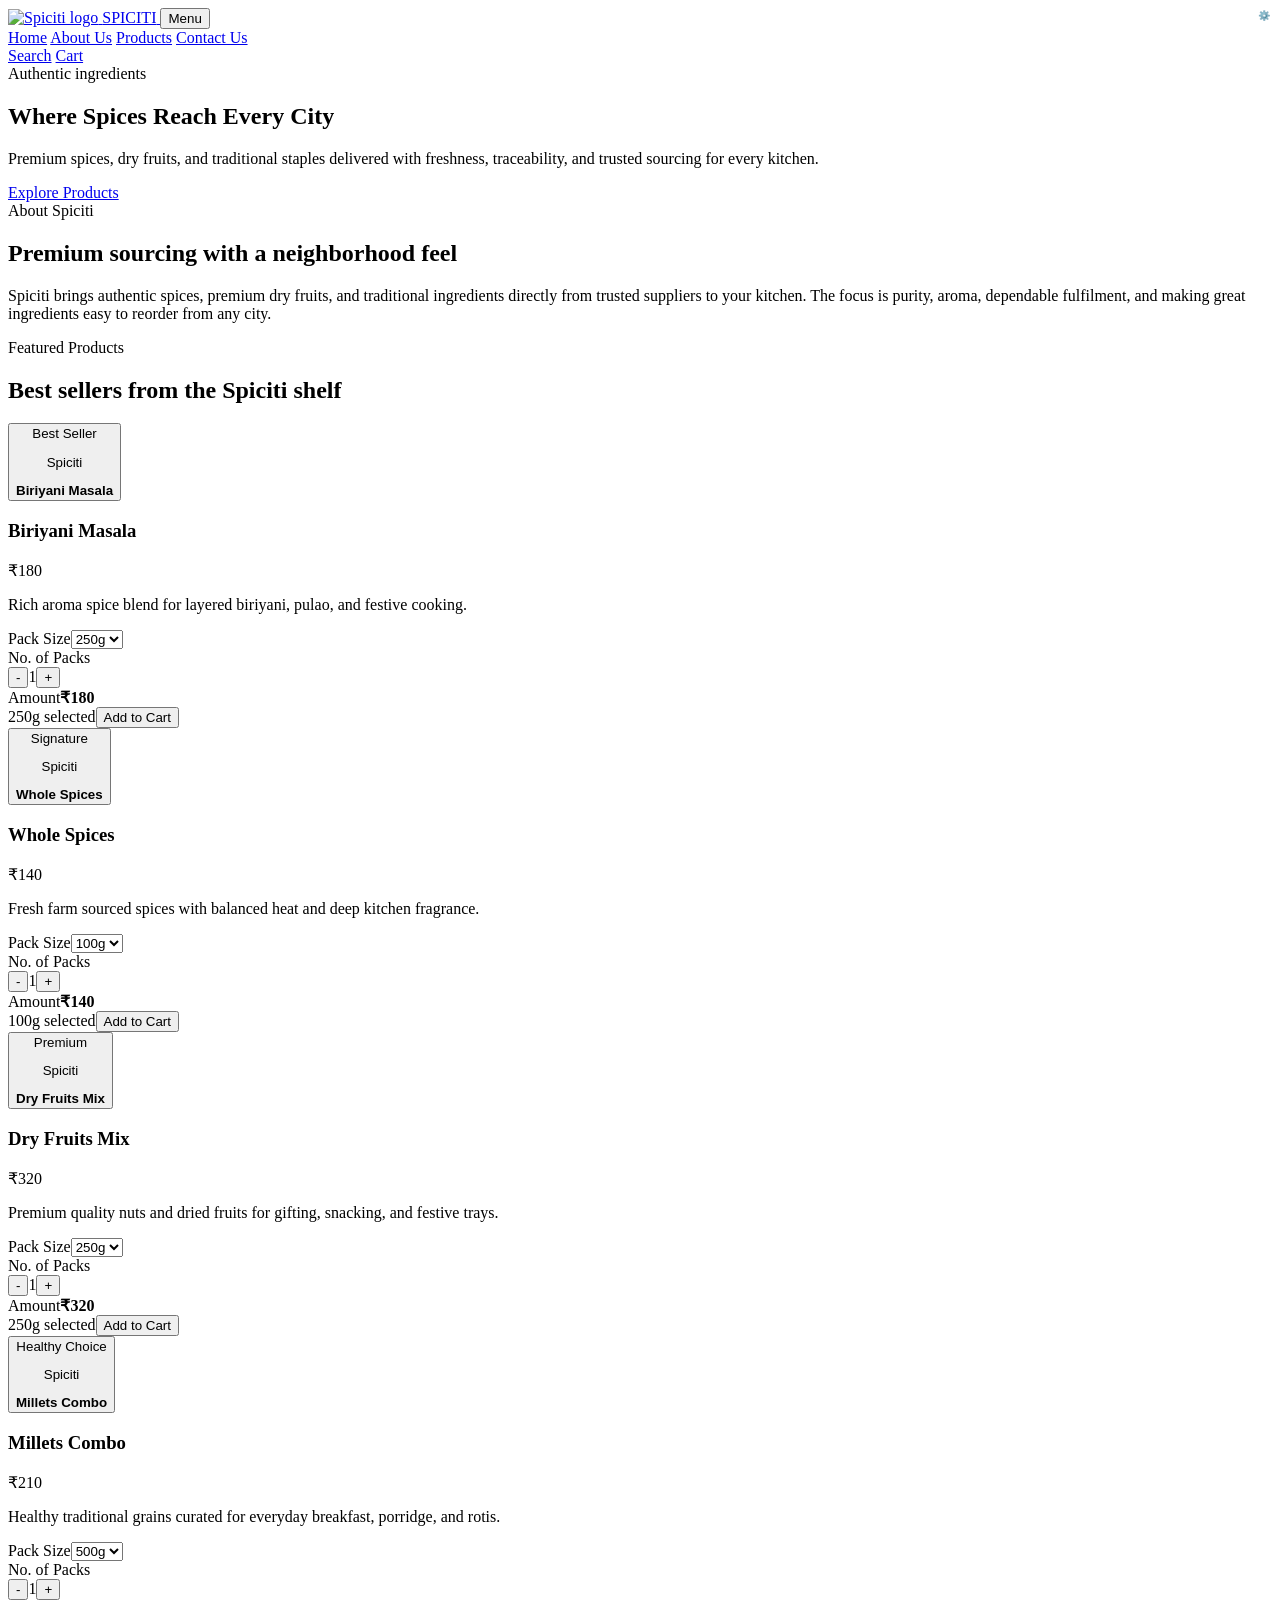
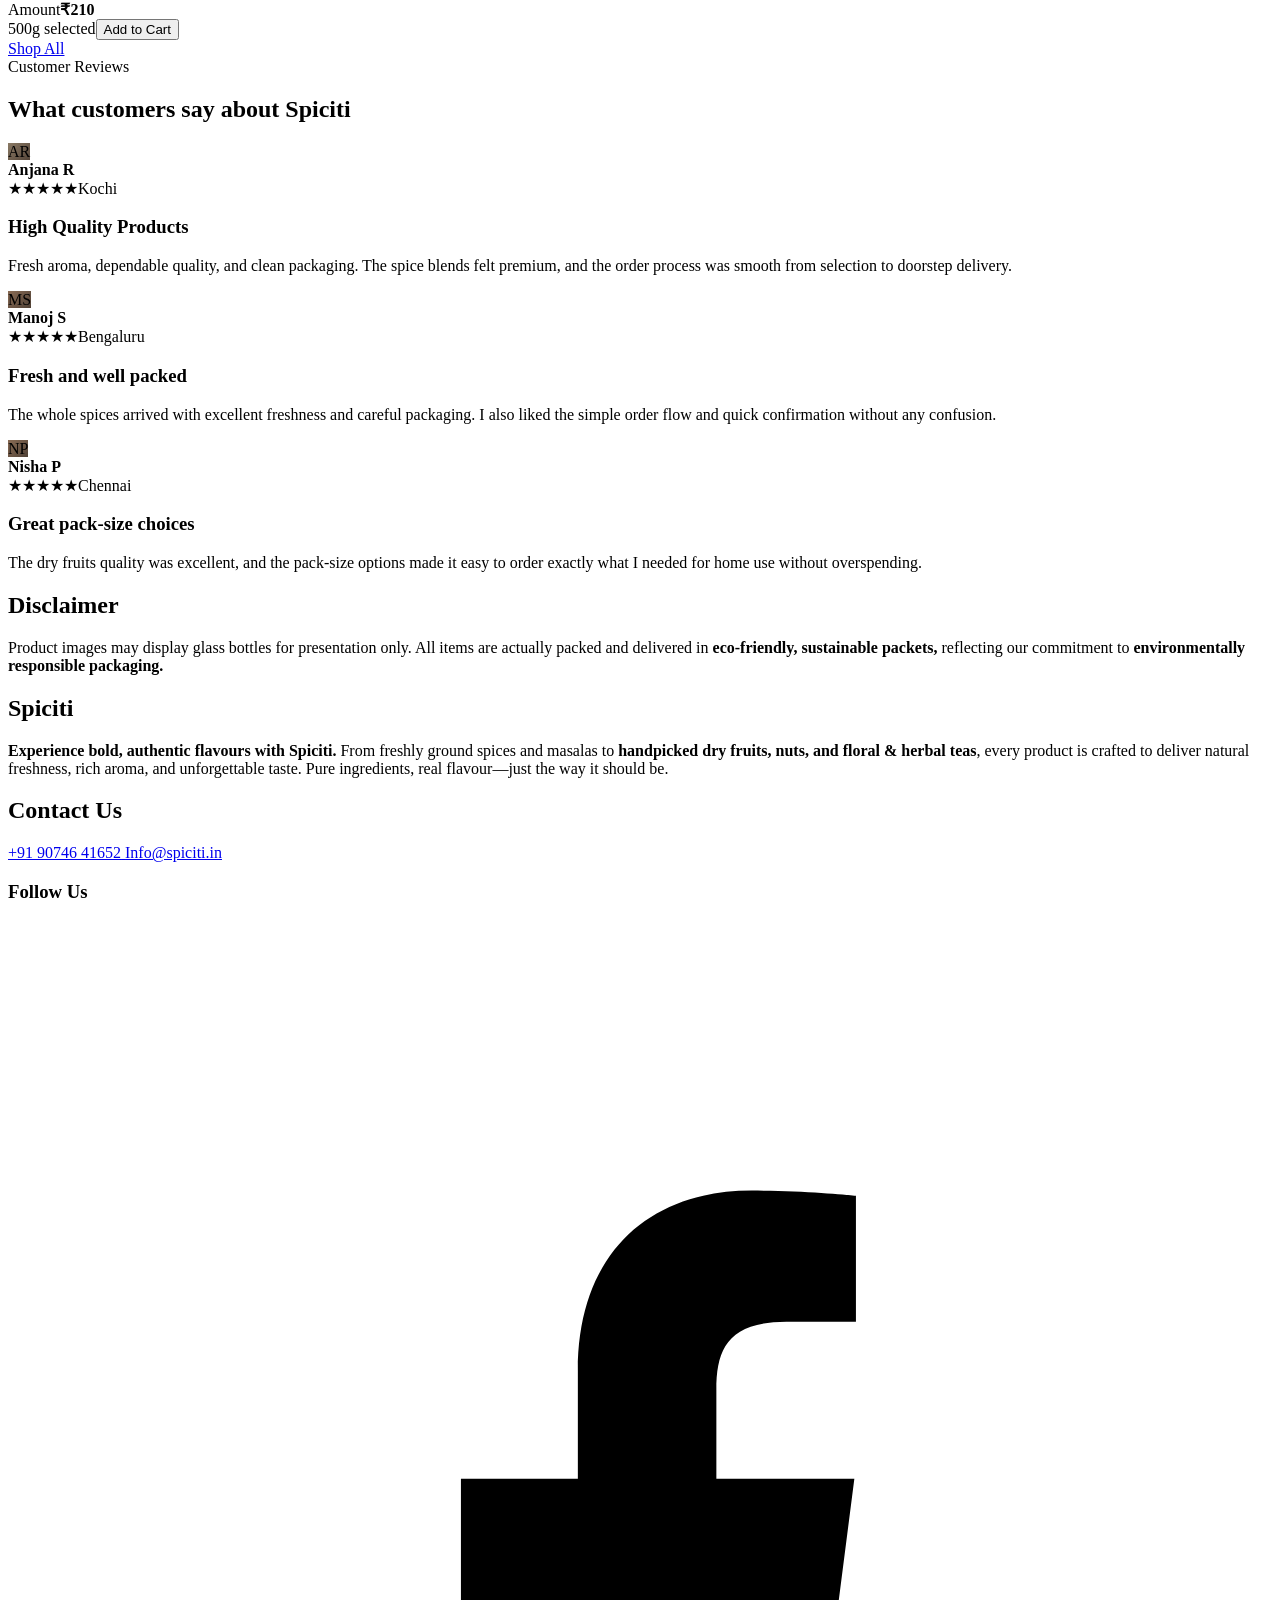
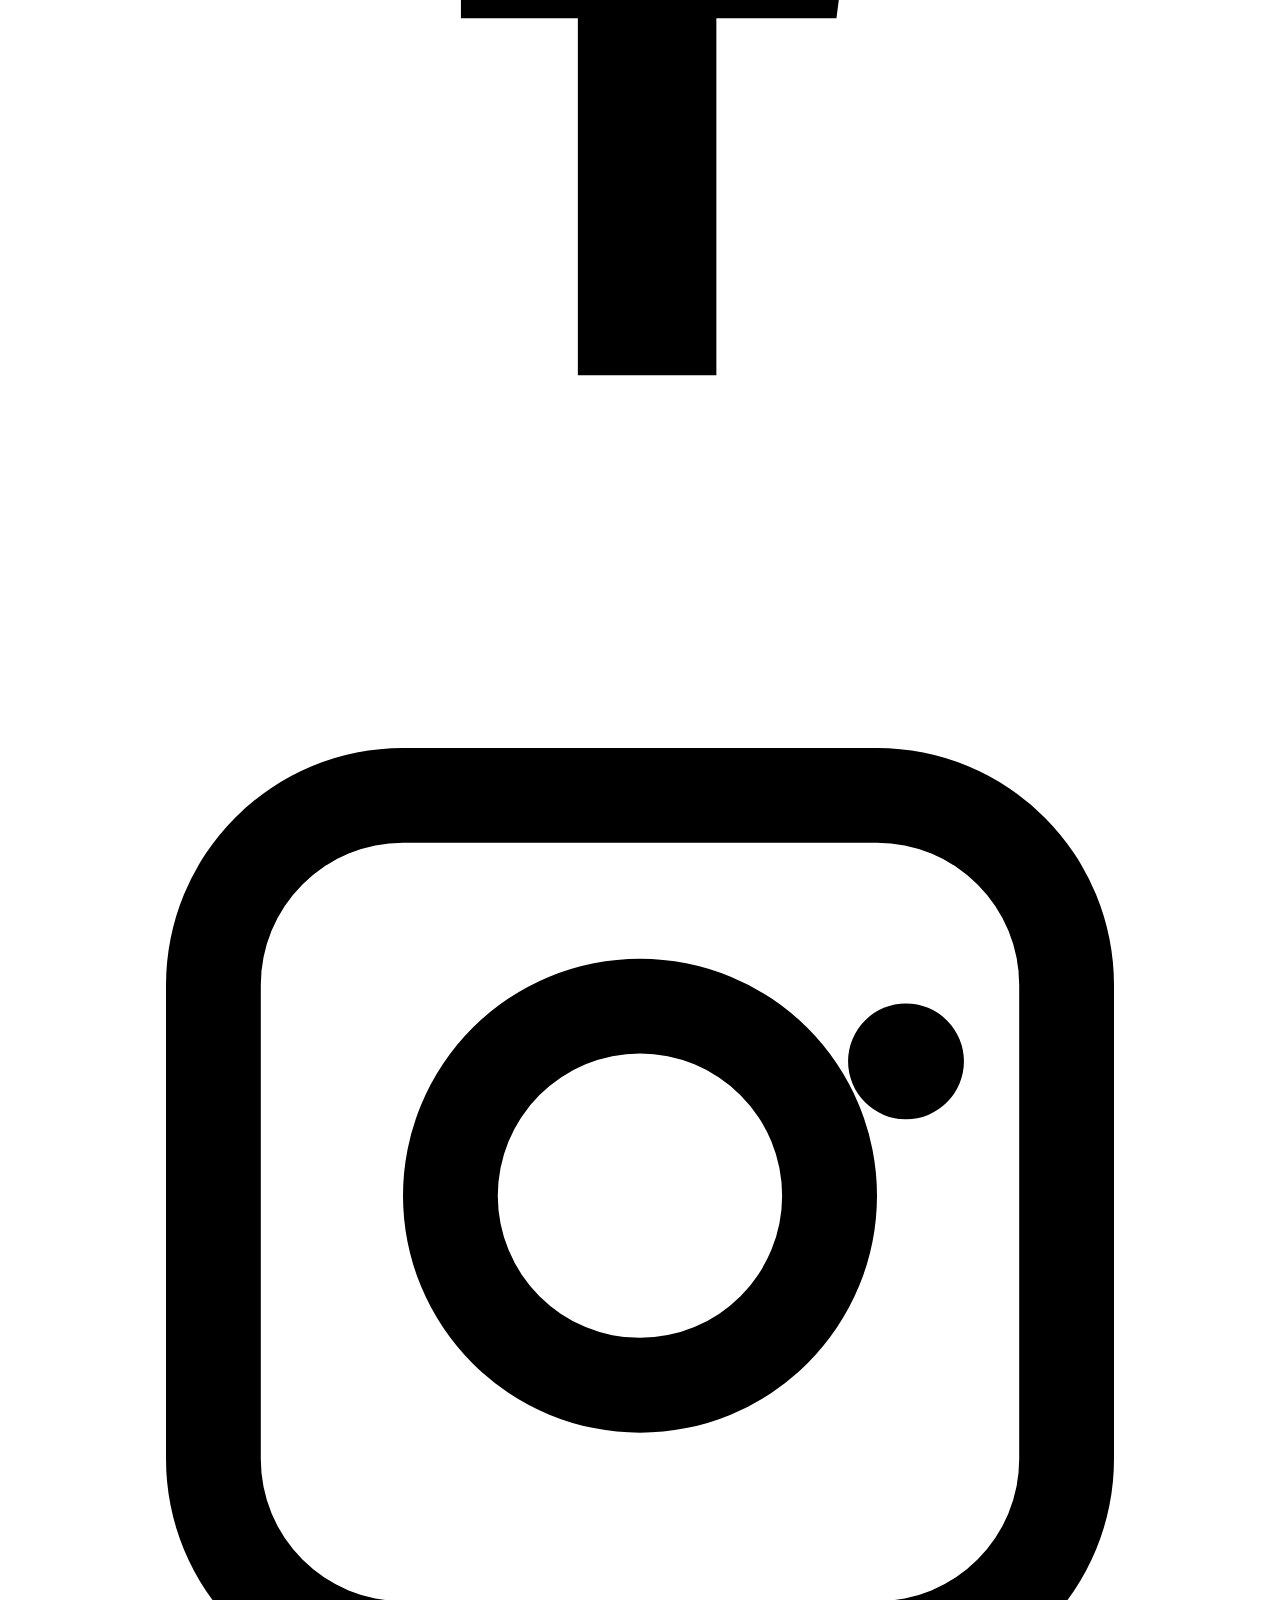
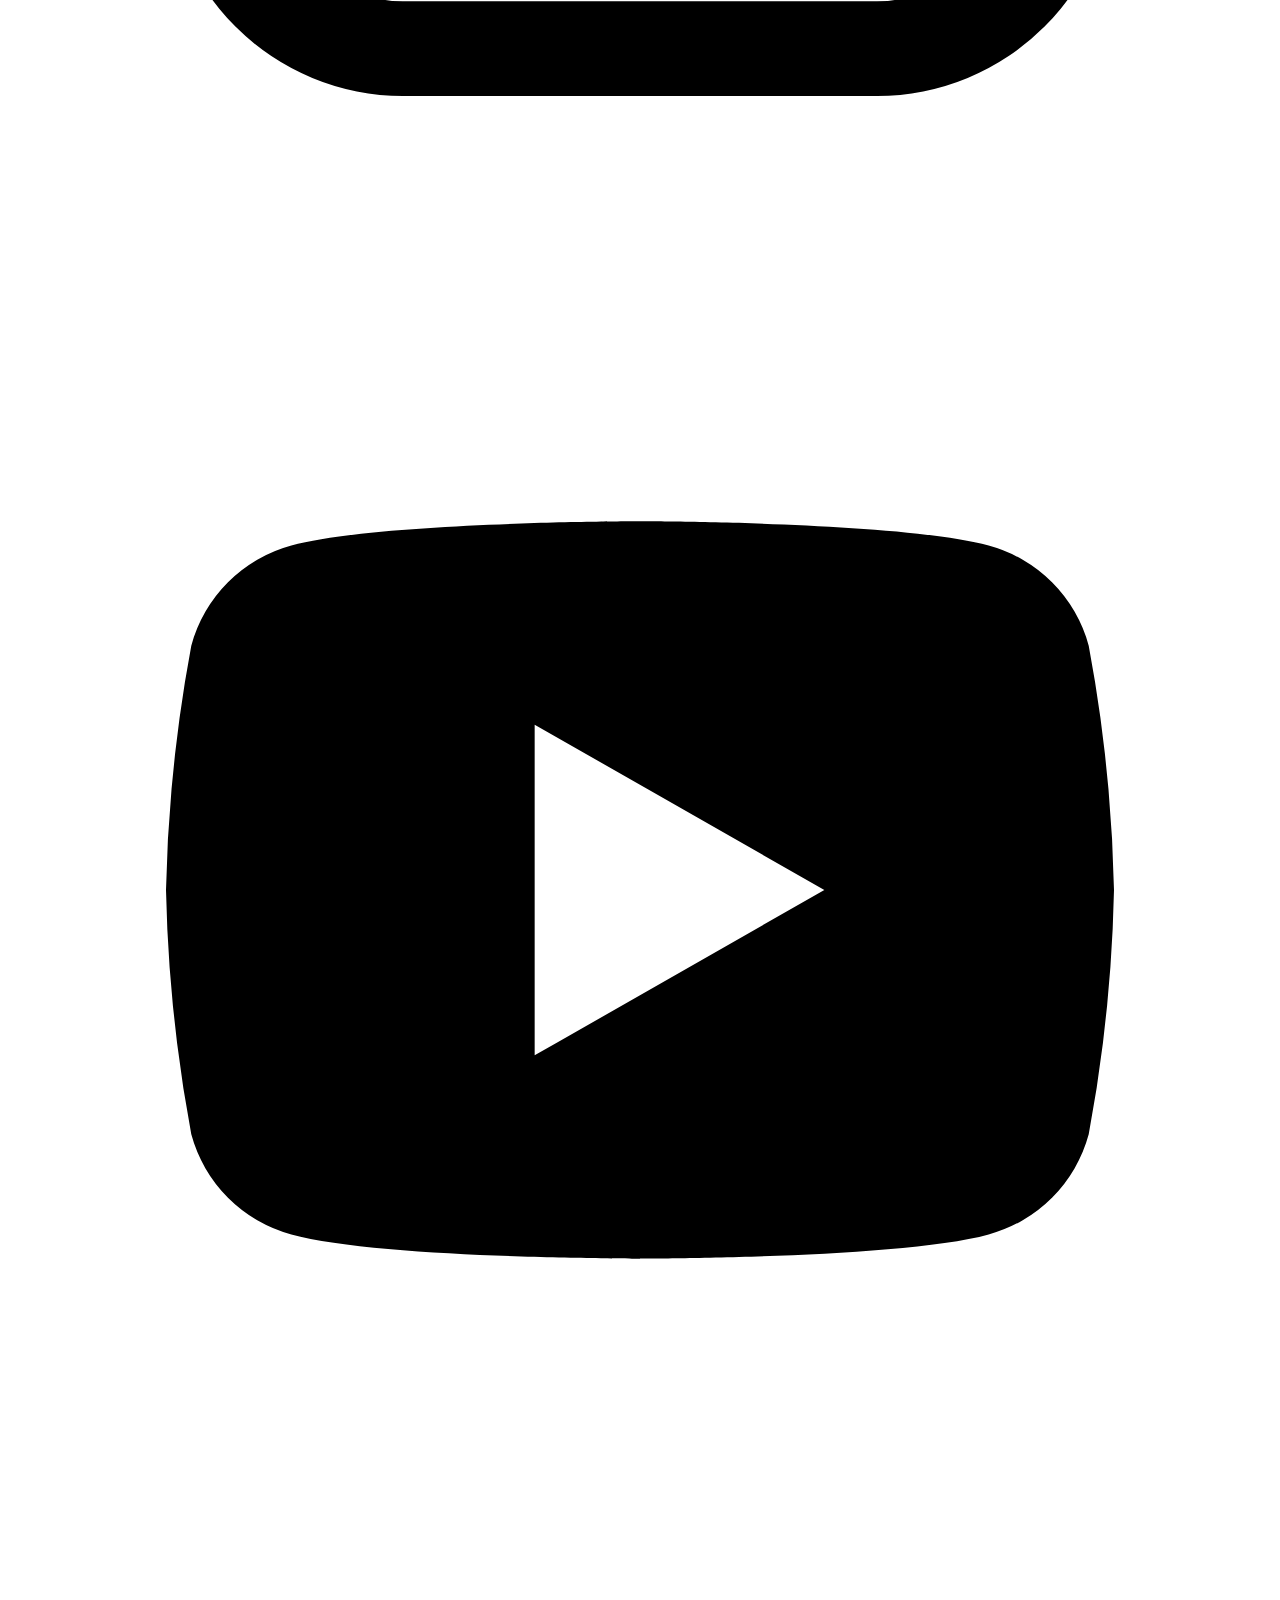
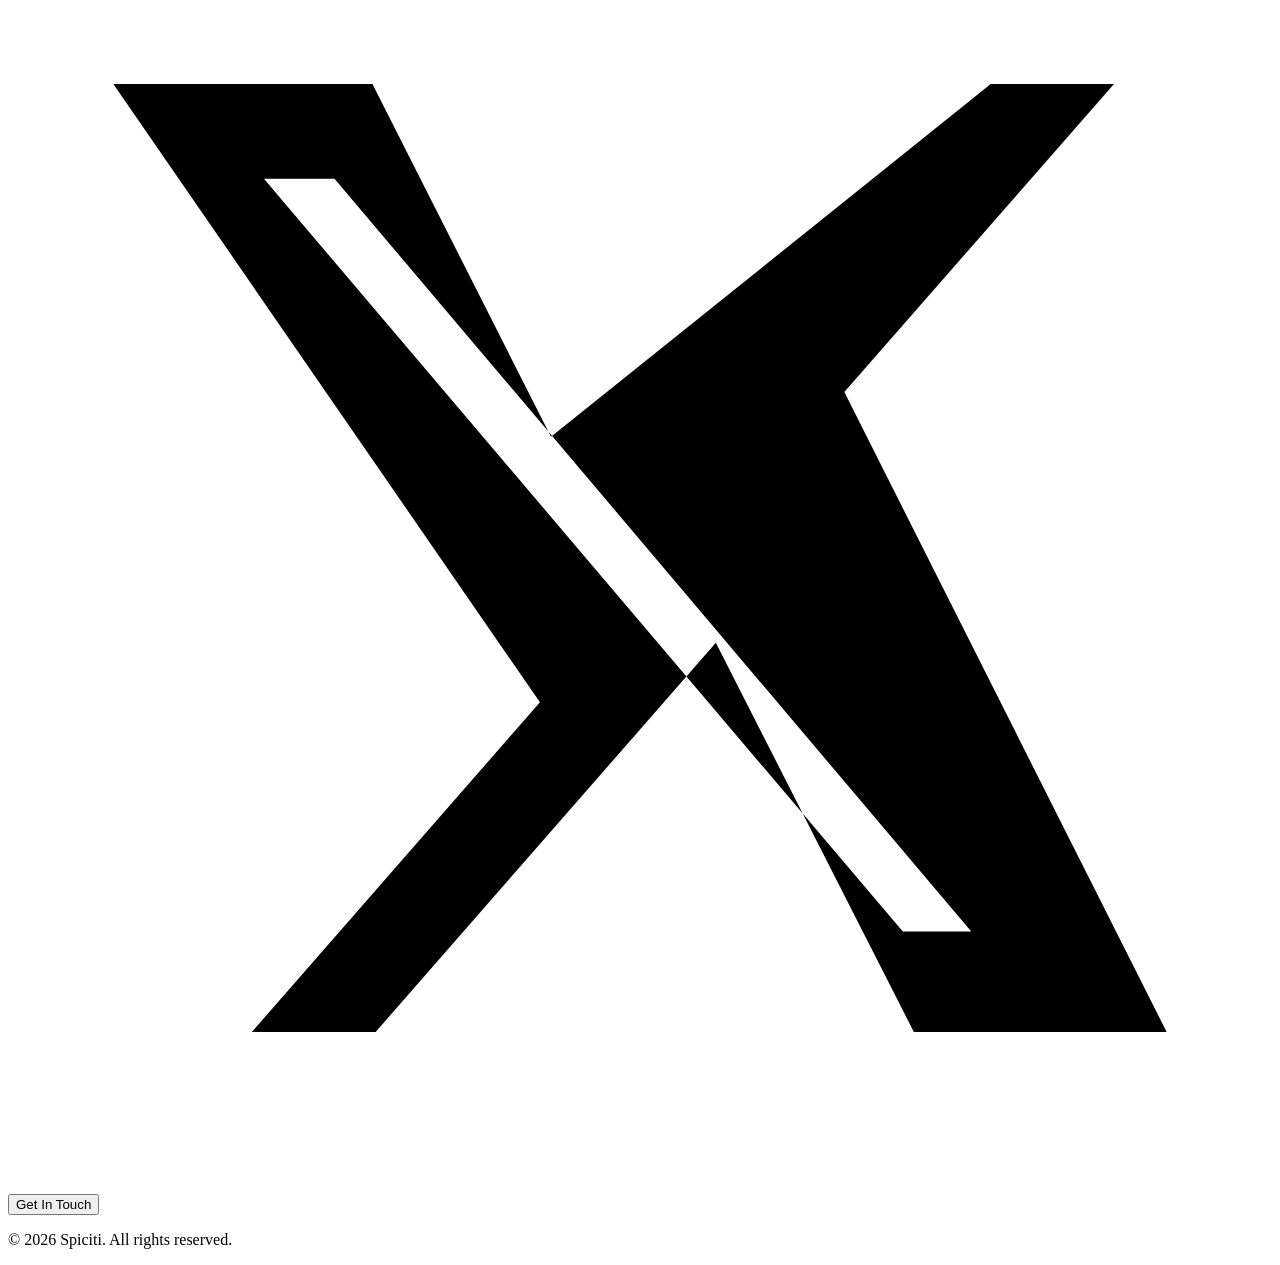
==== index.html @ dd43ef53 "Add files via upload" ====
<!DOCTYPE html>
<html lang="en">
<head>
<meta charset="UTF-8">
<meta name="viewport" content="width=device-width, initial-scale=1.0">
<meta name="description" content="Spiciti ecommerce storefront for spices, dry fruits, and millets.">
<title>Spiciti | Where Spices Reach Every City</title>
<link rel="stylesheet" href="style.css">
</head>
<body data-page="home">
<header class="site-header">
  <div class="container nav-shell">
    <a class="brand" href="index.html" aria-label="Spiciti home">
      <img src="logo.jpeg" alt="Spiciti logo">
      <span class="brand-wordmark">SPICITI</span>
    </a>

    <button class="menu-toggle" type="button" data-menu-toggle aria-label="Open navigation menu" aria-expanded="false" aria-controls="main-nav">
      Menu
    </button>

    <nav class="main-nav" id="main-nav" data-nav>
      <a class="is-active" href="index.html">Home</a>
      <a href="#about">About Us</a>
      <a href="products.html">Products</a>
      <a href="#contact">Contact Us</a>
    </nav>

    <a class="search-link" href="products.html#product-search" aria-label="Search products">Search</a>

    <a class="cart-link" href="cart.html" aria-label="View cart">
      Cart
      <span class="cart-count" data-cart-count>0</span>
    </a>
  </div>
</header>

<!-- Hidden admin access link -->
<a href="admin.html" style="position: absolute; top: 10px; right: 10px; font-size: 10px; color: #999; text-decoration: none; z-index: 1000;" title="Admin Access">⚙️</a>

<main>
  <section class="hero-section">
    <div class="hero-media"></div>
    <div class="container hero-grid">
      <div class="hero-copy">
        <span class="section-label">Authentic ingredients</span>
        <h1>Where Spices Reach Every City</h1>
        <p>
          Premium spices, dry fruits, and traditional staples delivered with freshness, traceability,
          and trusted sourcing for every kitchen.
        </p>

        <div class="hero-actions">
          <a class="button button-solid" href="products.html">Explore Products</a>
        </div>
      </div>
    </div>
  </section>

  <section class="about-section" id="about">
    <div class="container narrow">
      <span class="section-label center">About Spiciti</span>
      <h2 class="section-title center">Premium sourcing with a neighborhood feel</h2>
      <p class="section-copy center">
        Spiciti brings authentic spices, premium dry fruits, and traditional ingredients directly from trusted
        suppliers to your kitchen. The focus is purity, aroma, dependable fulfilment, and making great ingredients
        easy to reorder from any city.
      </p>
    </div>
  </section>

  <section class="featured-section" id="featured">
    <div class="container">
      <div class="section-heading">
        <div>
          <span class="section-label">Featured Products</span>
          <h2 class="section-title">Best sellers from the Spiciti shelf</h2>
        </div>
      </div>

      <div class="product-grid compact-product-grid" data-featured-products></div>

      <div class="section-cta">
        <a class="shop-all-link" href="products.html">Shop All</a>
      </div>
    </div>
  </section>

  <section class="reviews-section" id="reviews">
    <div class="container">
      <div class="section-heading">
        <div>
          <span class="section-label center">Customer Reviews</span>
          <h2 class="section-title center">What customers say about Spiciti</h2>
        </div>
      </div>

      <div class="review-carousel">
        <button class="review-nav review-nav-prev" type="button" data-review-nav="prev" aria-label="Previous reviews" hidden>&lt;</button>
        <div class="review-grid" data-reviews-grid></div>
        <button class="review-nav review-nav-next" type="button" data-review-nav="next" aria-label="Next reviews" hidden>&gt;</button>
      </div>
    </div>
  </section>

  <footer class="site-footer" id="contact">
    <div class="container footer-shell">
      <div class="footer-grid">
        <section class="footer-column">
          <h2 class="footer-heading">Disclaimer</h2>
          <p class="footer-copy">
            Product images may display glass bottles for presentation only.
             All items are actually packed and delivered in <b>eco-friendly, sustainable packets,</b>
              reflecting our commitment to <b>environmentally responsible packaging.</b>
          </p>
        </section>

        <section class="footer-column footer-column-brand">
          <h2 class="footer-heading">Spiciti</h2>
          <p class="footer-copy">
            <strong>Experience bold, authentic flavours with Spiciti.</strong>
            From freshly ground spices and masalas to <strong>handpicked dry fruits, nuts, and floral & herbal teas</strong>,
             every product is crafted to deliver natural freshness, rich aroma, and unforgettable taste.
              Pure ingredients, real flavour—just the way it should be.
          </p>
        </section>

        <section class="footer-column footer-column-contact">
          <h2 class="footer-heading">Contact Us</h2>
          <a class="footer-contact-row" href="#" data-contact-phone-link>
            <span class="footer-contact-icons" aria-hidden="true">
              <span class="footer-icon footer-icon-phone footer-icon-plain"></span>
              <span class="footer-icon footer-icon-whatsapp footer-icon-plain"></span>
            </span>
            <span data-contact-phone>+91 90746 41652</span>
          </a>
          <a class="footer-contact-row" href="mailto:Info@spiciti.in">
            <span class="footer-icon footer-icon-mail footer-icon-plain" aria-hidden="true"></span>
            <span>Info@spiciti.in</span>
          </a>

          <div class="footer-follow">
            <h3 class="footer-subheading">Follow Us</h3>
            <div class="social-links footer-social-links" data-social-links></div>
          </div>

          <div class="footer-actions">
            <button class="button button-soft" type="button" data-contact-toggle aria-expanded="false">Get In Touch</button>
          </div>
        </section>
      </div>

      <div class="contact-form-panel footer-contact-panel" data-contact-panel hidden>
        <form class="contact-form" data-contact-form>
          <div class="contact-form-grid">
            <label>
              <span>Name</span>
              <input type="text" name="name" placeholder="Your name" required>
            </label>
            <label>
              <span>Email or Phone</span>
              <input type="text" name="replyTo" placeholder="you@example.com or +91..." required>
            </label>
          </div>
          <label>
            <span>Enquiry</span>
            <textarea name="message" rows="4" placeholder="Tell us what you would like to know..." required></textarea>
          </label>

          <div class="contact-actions">
            <button class="button button-soft" type="submit">Send Enquiry</button>
            <a class="button button-solid" href="#" data-contact-whatsapp>WhatsApp Us</a>
          </div>
        </form>
      </div>

      <p class="footer-rights">&copy; <span data-year></span> Spiciti. All rights reserved.</p>
    </div>
  </footer>

  <div class="product-modal" data-product-modal hidden>
    <div class="product-modal-backdrop" data-close-product-modal></div>
    <div class="product-modal-dialog" role="dialog" aria-modal="true" aria-label="Product details">
      <button class="product-modal-close" type="button" data-close-product-modal aria-label="Close product details">Close</button>
      <div data-product-modal-content></div>
    </div>
  </div>
</main>

<script src="script.js"></script>
</body>
</html>
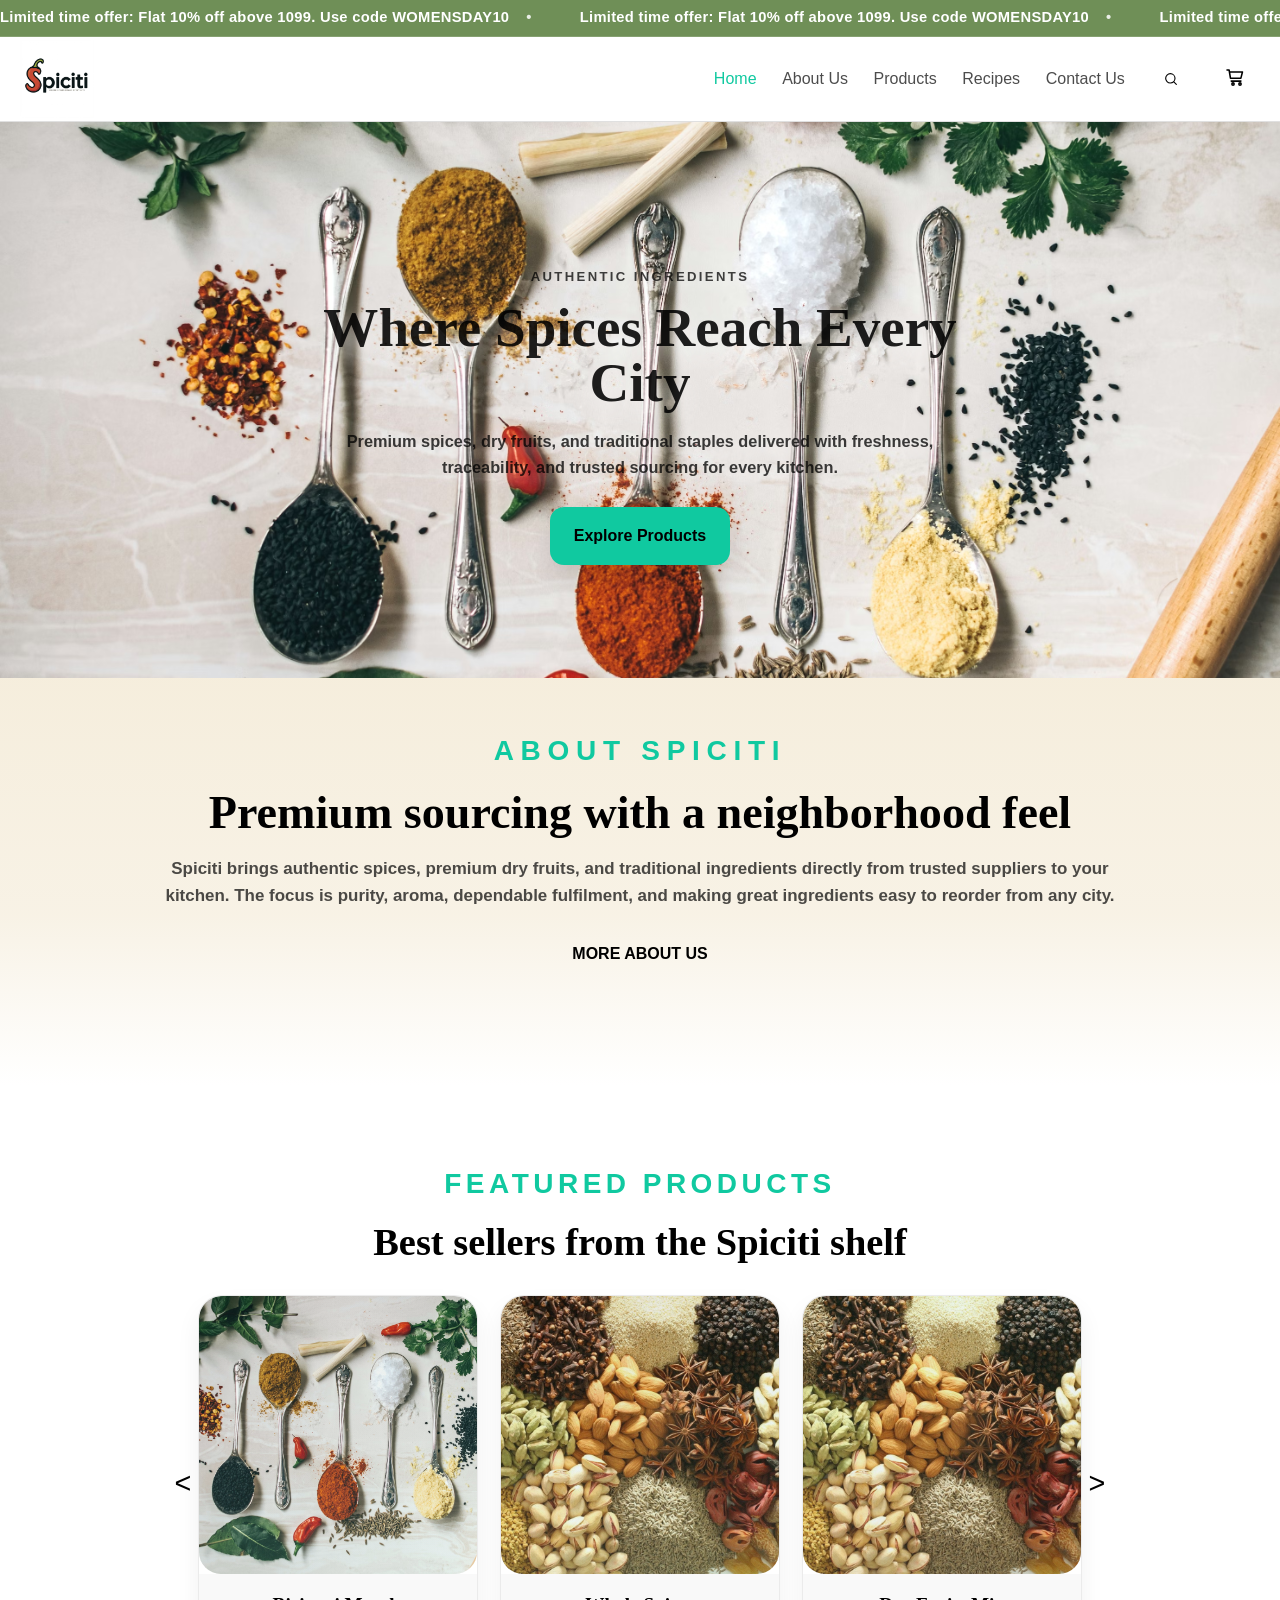
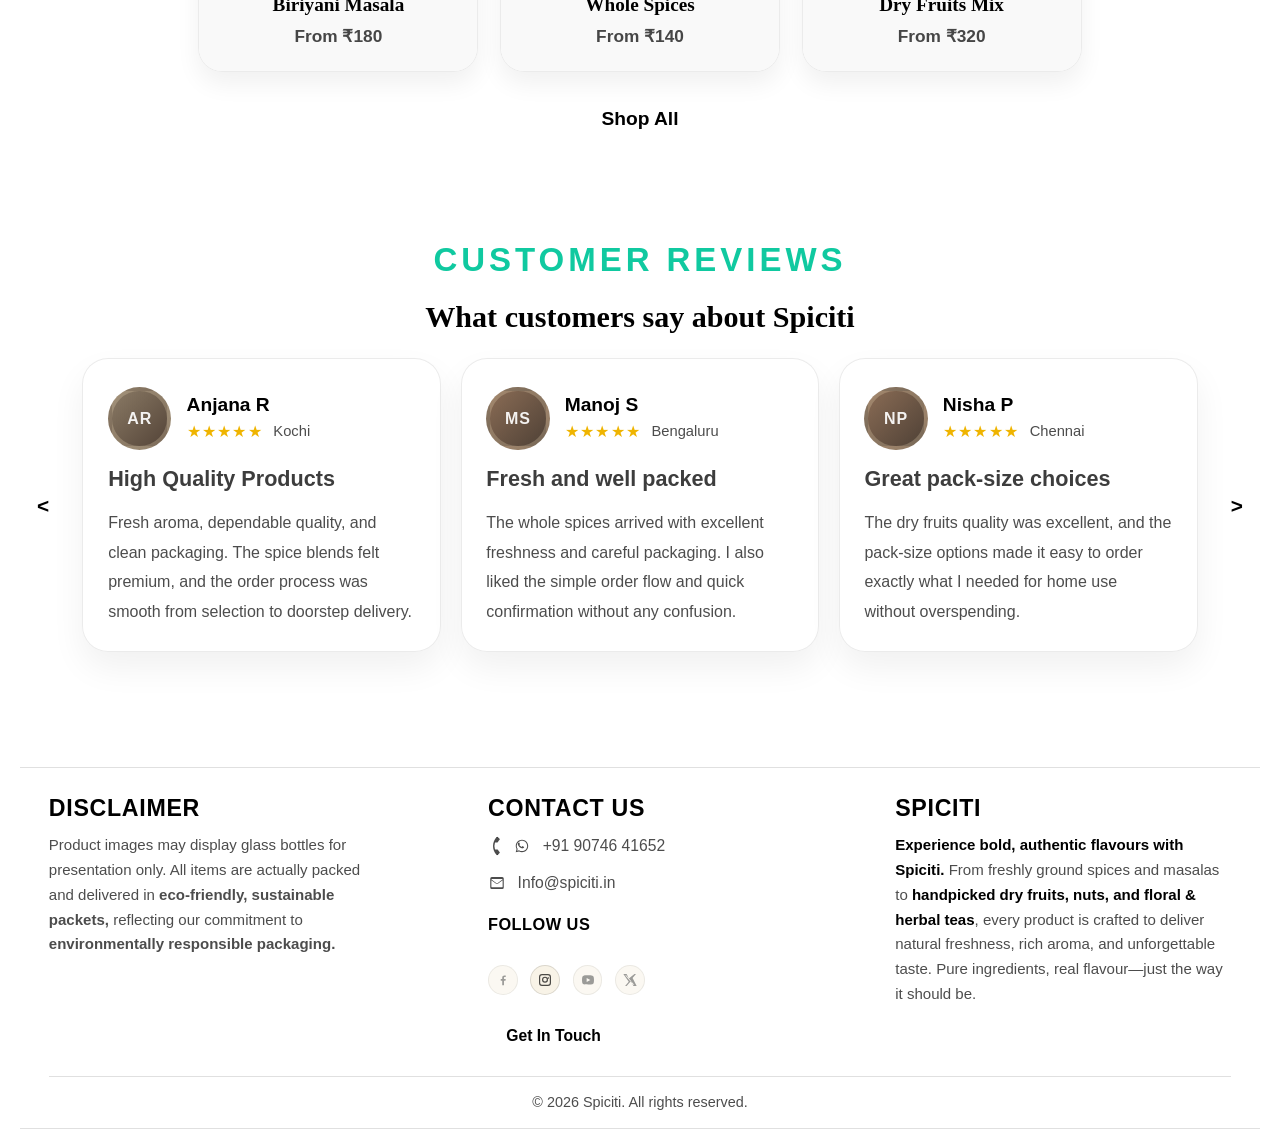
==== commit 72a08980: "Add files via upload" ====
--- a/index.html
+++ b/index.html
@@ -4,14 +4,41 @@
 <meta charset="UTF-8">
 <meta name="viewport" content="width=device-width, initial-scale=1.0">
 <meta name="description" content="Spiciti ecommerce storefront for spices, dry fruits, and millets.">
+<meta name="robots" content="index, follow">
+<link rel="canonical" href="https://www.spiciti.in/">
+<meta property="og:type" content="website">
+<meta property="og:site_name" content="Spiciti">
+<meta property="og:title" content="Spiciti | Where Spices Reach Every City">
+<meta property="og:description" content="Premium spices, dry fruits, and traditional staples delivered with freshness and trusted sourcing.">
+<meta property="og:url" content="https://www.spiciti.in/">
+<meta property="og:image" content="https://www.spiciti.in/images/hero.jpeg">
+<meta property="og:image:alt" content="Spiciti premium spices and ingredients">
+<meta name="twitter:card" content="summary_large_image">
+<meta name="twitter:site" content="@spiciti">
+<meta name="twitter:title" content="Spiciti | Where Spices Reach Every City">
+<meta name="twitter:description" content="Premium spices, dry fruits, and traditional staples delivered with freshness and trusted sourcing.">
+<meta name="twitter:image" content="https://www.spiciti.in/images/hero.jpeg">
 <title>Spiciti | Where Spices Reach Every City</title>
+<link rel="icon" type="image/jpeg" href="images/logo.jpeg">
 <link rel="stylesheet" href="style.css">
 </head>
+
 <body data-page="home">
+
+<!-- Splash Screen -->
+<div id="splash-screen" aria-hidden="true">
+  <div class="splash-inner">
+    <img src="images/logo.jpeg" alt="Spiciti" class="splash-logo-img">
+    <span class="splash-wordmark">SPICITI</span>
+    <span class="splash-tagline">Where Spices Reach Every City</span>
+  </div>
+</div>
+
 <header class="site-header">
   <div class="container nav-shell">
+
     <a class="brand" href="index.html" aria-label="Spiciti home">
-      <img src="logo.jpeg" alt="Spiciti logo">
+      <img src="images/logo.jpeg" alt="Spiciti logo">
       <span class="brand-wordmark">SPICITI</span>
     </a>
 
@@ -21,8 +48,9 @@
 
     <nav class="main-nav" id="main-nav" data-nav>
       <a class="is-active" href="index.html">Home</a>
-      <a href="#about">About Us</a>
+      <a href="about.html">About Us</a>
       <a href="products.html">Products</a>
+      <a href="recipes.html">Recipes</a>
       <a href="#contact">Contact Us</a>
     </nav>
 
@@ -34,9 +62,6 @@
     </a>
   </div>
 </header>
-
-<!-- Hidden admin access link -->
-<a href="admin.html" style="position: absolute; top: 10px; right: 10px; font-size: 10px; color: #999; text-decoration: none; z-index: 1000;" title="Admin Access">⚙️</a>
 
 <main>
   <section class="hero-section">
@@ -66,6 +91,9 @@
         suppliers to your kitchen. The focus is purity, aroma, dependable fulfilment, and making great ingredients
         easy to reorder from any city.
       </p>
+      <div class="section-cta center">
+        <a class="button button-soft" href="about.html">MORE ABOUT US</a>
+      </div>
     </div>
   </section>
 
@@ -78,7 +106,11 @@
         </div>
       </div>
 
-      <div class="product-grid compact-product-grid" data-featured-products></div>
+      <div class="featured-carousel">
+        <button class="featured-nav featured-nav-prev" type="button" data-featured-nav="prev" aria-label="Previous featured products" hidden>&lt;</button>
+        <div class="product-grid compact-product-grid" data-featured-products></div>
+        <button class="featured-nav featured-nav-next" type="button" data-featured-nav="next" aria-label="Next featured products" hidden>&gt;</button>
+      </div>
 
       <div class="section-cta">
         <a class="shop-all-link" href="products.html">Shop All</a>
--- a/style.css
+++ b/style.css
@@ -0,0 +1,4930 @@
+:root {
+  --ivory: #ffffff;
+  --green: #10c9a0;
+  --gray: var(--ivory);
+  --beige: #ead9b4;
+  --black: #000000;
+  --bg: var(--ivory);
+  --bg-strong: rgba(234, 217, 180, 0.5);
+  --surface: rgba(255, 255, 255, 0.9);
+  --surface-solid: var(--ivory);
+  --text: var(--black);
+  --muted: rgba(0, 0, 0, 0.7);
+  --line: rgba(0, 0, 0, 0.12);
+  --accent: var(--green);
+  --accent-deep: var(--black);
+  --accent-soft: rgba(234, 217, 180, 0.8);
+  --shadow: 0 18px 40px rgba(0, 0, 0, 0.08);
+}
+
+* {
+  box-sizing: border-box;
+  margin: 0;
+  padding: 0;
+}
+
+html {
+  scroll-behavior: smooth;
+  font-size: 16px;
+}
+
+body {
+  min-height: 100vh;
+  color: var(--text);
+  background: var(--bg);
+  font-family: "Segoe UI", Tahoma, Geneva, Verdana, sans-serif;
+  line-height: 1.6;
+  overflow-x: hidden;
+}
+
+img {
+  display: block;
+  max-width: 100%;
+  height: auto;
+}
+
+a {
+  color: inherit;
+  text-decoration: none;
+}
+
+button,
+input,
+select,
+textarea {
+  font: inherit;
+}
+
+button {
+  cursor: pointer;
+}
+
+.container {
+  width: min(1320px, calc(100% - 2.5rem));
+  margin: 0 auto;
+}
+
+.narrow {
+  width: min(980px, 100%);
+}
+
+.site-header {
+  position: sticky;
+  top: 0;
+  z-index: 20;
+  backdrop-filter: blur(12px);
+  background: rgba(255, 255, 255, 0.96);
+  border-bottom: 1px solid var(--line);
+}
+
+.offer-ticker {
+  background: #6f8f57;
+  color: #ffffff;
+  border-bottom: 1px solid rgba(255, 255, 255, 0.16);
+  overflow: hidden;
+  white-space: nowrap;
+}
+
+.offer-ticker-track {
+  display: inline-flex;
+  align-items: center;
+  gap: 2.2rem;
+  min-width: 200%;
+  padding: 0.38rem 0;
+  animation: offerTickerSlide 30s linear infinite;
+}
+
+.offer-ticker-item {
+  position: relative;
+  display: inline-flex;
+  align-items: center;
+  font-size: 0.92rem;
+  font-weight: 600;
+  letter-spacing: 0.02em;
+  padding-right: 2.2rem;
+}
+
+.offer-ticker-item::after {
+  content: "•";
+  position: absolute;
+  right: 0.8rem;
+  opacity: 0.85;
+}
+
+@keyframes offerTickerSlide {
+  from {
+    transform: translateX(0);
+  }
+
+  to {
+    transform: translateX(-50%);
+  }
+}
+
+@media (prefers-reduced-motion: reduce) {
+  .offer-ticker-track {
+    animation: none;
+  }
+}
+
+.nav-shell {
+  position: relative;
+  display: flex;
+  flex-wrap: wrap;
+  align-items: center;
+  justify-content: flex-start;
+  gap: 1rem;
+  min-height: 84px;
+}
+
+.brand {
+  flex: 0 0 auto;
+  display: flex;
+  align-items: center;
+  width: 240px;
+  height: 78px;
+}
+
+.brand img {
+  width: 100%;
+  height: 100%;
+  object-fit: contain;
+  object-position: left center;
+}
+
+.brand-wordmark {
+  display: none;
+  font-family: Georgia, "Times New Roman", serif;
+  font-size: 1.3rem;
+  font-weight: 700;
+  letter-spacing: 0.16em;
+  color: var(--black);
+}
+
+.main-nav {
+  display: flex;
+  align-items: center;
+  gap: 1.6rem;
+  margin-left: auto;
+  justify-content: flex-end;
+}
+
+.main-nav a,
+.search-link,
+.cart-link,
+.menu-toggle {
+  font-size: 1rem;
+  color: var(--muted);
+
+  transition: color 180ms ease, transform 180ms ease;
+}
+
+
+.main-nav a:hover,
+.search-link:hover,
+.cart-link:hover,
+.main-nav a.is-active,
+.cart-link.is-active {
+  color: var(--accent);
+
+}
+
+.menu-toggle {
+  display: none;
+  border: 1px solid var(--line);
+  border-radius: 999px;
+  padding: 0.65rem 1rem;
+  background: rgba(239, 239, 239, 0.92);
+}
+
+
+.cart-link {
+  position: relative;
+  display: inline-flex;
+
+  align-items: center;
+  justify-content: center;
+  width: 2.9rem;
+
+  height: 2.8rem;
+  margin-left: 1rem;
+  gap: 0;
+  font-size: 0;
+  line-height: 0;
+  flex: 0 0 auto;
+}
+
+.cart-link::before {
+  content: "";
+  position: absolute;
+  left: 0.58rem;
+  top: 0.52rem;
+  width: 1.5rem;
+  height: 1.5rem;
+  background: url("data:image/svg+xml,%3Csvg xmlns='http://www.w3.org/2000/svg' viewBox='0 0 24 24' fill='none' stroke='%23000000' stroke-width='1.55' stroke-linecap='round' stroke-linejoin='round'%3E%3Ccircle cx='10' cy='19' r='1.15'/%3E%3Ccircle cx='17' cy='19' r='1.15'/%3E%3Cpath d='M4 5h2.1l1.35 8.15h10.45l1.55-6.15H7.1'/%3E%3Cpath d='M8.2 16.1h9.7'/%3E%3C/svg%3E") center / contain no-repeat;
+}
+
+.cart-link::after {
+  content: none;
+}
+
+.search-link {
+  position: relative;
+  display: inline-flex;
+  align-items: center;
+  justify-content: center;
+  width: 1.35rem;
+  height: 1.35rem;
+  margin-left: 1.2rem;
+  border: none;
+  border-radius: 0;
+  background: transparent;
+  color: transparent;
+  font-size: 0;
+  line-height: 0;
+  flex: 0 0 auto;
+}
+
+.search-link::before {
+  content: "";
+  width: 1.02rem;
+  height: 1.02rem;
+  background: url("data:image/svg+xml,%3Csvg xmlns='http://www.w3.org/2000/svg' viewBox='0 0 24 24' fill='none' stroke='%23000000' stroke-width='1.7' stroke-linecap='round' stroke-linejoin='round'%3E%3Ccircle cx='11' cy='11' r='7'/%3E%3Cpath d='m20 20-3.8-3.8'/%3E%3C/svg%3E") center / contain no-repeat;
+}
+
+.search-link::after {
+  content: none;
+}
+
+.site-search-panel {
+  position: static;
+  flex: 0 0 58%;
+  order: 8;
+  width: 58%;
+  margin-left: auto;
+  margin-right: 0;
+  margin-top: -0.2rem;
+  margin-bottom: 0.2rem;
+  padding: 0;
+  border: none;
+  border-radius: 0;
+  background: transparent;
+  box-shadow: none;
+  z-index: 45;
+}
+
+.site-search-panel[hidden] {
+  display: none;
+}
+
+.site-search-field {
+  gap: 0;
+}
+
+.site-search-field input {
+  min-width: 0;
+  width: 100%;
+  border: none;
+  border-bottom: 2px solid rgba(0, 0, 0, 0.38);
+  border-radius: 0;
+  background: transparent;
+  padding: 0.4rem 0.15rem 0.36rem;
+  color: var(--text);
+  line-height: 1.15;
+}
+
+.site-search-field input::placeholder {
+  color: rgba(0, 0, 0, 0.42);
+  letter-spacing: 0.04em;
+}
+
+.site-search-field input:focus,
+.site-search-field input:focus-visible,
+.site-search-field input:active {
+  outline: none;
+  box-shadow: none;
+  border-bottom-color: var(--accent);
+}
+
+.site-search-results {
+  display: grid;
+  gap: 0.45rem;
+  margin-top: 0.5rem;
+  max-height: min(340px, 52vh);
+  overflow-y: auto;
+  padding: 0.5rem;
+  border: 1px solid rgba(0, 0, 0, 0.08);
+  border-radius: 12px;
+  background: rgba(255, 255, 255, 0.98);
+  box-shadow: 0 14px 28px rgba(0, 0, 0, 0.12);
+}
+
+.site-search-results[hidden] {
+  display: none;
+}
+
+.site-search-result {
+  display: grid;
+  gap: 0.1rem;
+  padding: 0.5rem 0.6rem;
+  border-radius: 10px;
+  border: 1px solid transparent;
+  transition: background 160ms ease, border-color 160ms ease;
+}
+
+.site-search-result strong {
+  font-size: 0.94rem;
+  color: rgba(0, 0, 0, 0.9);
+}
+
+.site-search-result span {
+  font-size: 0.82rem;
+  color: var(--muted);
+  line-height: 1.4;
+}
+
+.site-search-result:hover,
+.site-search-result:focus-visible {
+  background: rgba(16, 201, 160, 0.08);
+  border-color: rgba(16, 201, 160, 0.24);
+}
+
+.site-search-empty {
+  padding: 0.65rem;
+  border-radius: 10px;
+  background: rgba(239, 239, 239, 0.82);
+  color: var(--muted);
+  font-size: 0.88rem;
+}
+
+.cart-count {
+  display: inline-grid;
+  place-items: center;
+  min-width: 1.75rem;
+  min-height: 1.75rem;
+  padding: 0 0.45rem;
+  border-radius: 999px;
+  background: var(--accent);
+  color: var(--black);
+  font-size: 0.82rem;
+  font-weight: 700;
+  position: absolute;
+  top: -0.15rem;
+  right: -0.25rem;
+}
+
+.section-label {
+  display: inline-flex;
+  align-items: center;
+  gap: 0.5rem;
+  font-size: 0.82rem;
+  font-weight: 700;
+  letter-spacing: 0.18em;
+  text-transform: uppercase;
+  color: var(--accent);
+}
+
+.section-label.center,
+.section-title.center,
+.section-copy.center {
+  justify-content: center;
+  text-align: center;
+}
+
+.section-label.center {
+  display: flex;
+  width: fit-content;
+  margin-inline: auto;
+}
+
+.section-title {
+  font-family: Georgia, "Times New Roman", serif;
+  font-size: clamp(2.4rem, 3.6vw, 3.8rem);
+  line-height: 1.1;
+  margin-top: 0.9rem;
+}
+
+.section-copy {
+  margin-top: 1rem;
+  color: var(--muted);
+  font-size: 1.06rem;
+}
+
+.button {
+  display: inline-flex;
+  align-items: center;
+  justify-content: center;
+  gap: 0.5rem;
+  border-radius: 14px;
+  border: 1px solid transparent;
+  padding: 0.95rem 1.4rem;
+  font-weight: 700;
+  transition: transform 180ms ease, box-shadow 180ms ease, background 180ms ease;
+}
+
+.button:hover {
+  transform: translateY(-1px);
+}
+
+.button-solid {
+  background: var(--accent);
+  color: var(--black);
+  box-shadow: 0 14px 26px rgba(0, 0, 0, 0.12);
+}
+
+.button-soft {
+  background: rgba(239, 239, 239, 0.88);
+  border-color: var(--line);
+  color: var(--text);
+}
+
+.button-outline {
+  border-color: rgba(234, 217, 180, 0.72);
+  color: var(--beige);
+  background: rgba(0, 0, 0, 0.36);
+}
+
+.button.full-width {
+  width: 100%;
+}
+
+.button[aria-disabled="true"] {
+  opacity: 0.55;
+  pointer-events: none;
+}
+
+.text-link {
+  display: inline-flex;
+  align-items: center;
+  gap: 0.5rem;
+  color: var(--accent);
+  font-weight: 700;
+}
+
+.text-link::after {
+  content: "->";
+}
+
+.text-link.large {
+  font-size: 1.05rem;
+}
+
+.hero-section {
+  position: relative;
+  overflow: hidden;
+  padding: 1rem 0 0;
+}
+
+.hero-section::before {
+  content: none;
+}
+
+.hero-media {
+  position: absolute;
+  inset: 0 0 auto;
+  height: 560px;
+  background: url("images/hero.jpeg") center 44% / cover no-repeat;
+  border-bottom-left-radius: 0;
+  border-bottom-right-radius: 0;
+}
+
+.hero-grid {
+  position: relative;
+  display: grid;
+  z-index: 2;
+  grid-template-columns: minmax(0, 1fr);
+  align-items: center;
+  justify-items: center;
+  min-height: clamp(480px, 56vw, 540px);
+}
+
+.hero-copy {
+  display: flex;
+  flex-direction: column;
+  align-items: center;
+  max-width: min(760px, 100%);
+  margin: 0 auto;
+  padding: 2.6rem 0 1.6rem;
+  text-align: center;
+}
+
+.hero-copy h1 {
+  font-family: Georgia, "Times New Roman", serif;
+  font-size: clamp(3rem, 4.3vw, 4.6rem);
+  line-height: 1;
+  max-width: 700px;
+  margin-top: 0.8rem;
+  text-shadow: 0 10px 24px rgba(255, 255, 255, 0.78);
+}
+
+.hero-copy p {
+  max-width: 620px;
+  margin-top: 1.1rem;
+  color: rgba(0, 0, 0, 0.76);
+  font-size: 1.02rem;
+  text-shadow: 0 6px 16px rgba(255, 255, 255, 0.72);
+}
+
+body[data-page="home"] .hero-copy p,
+body[data-page="home"] .about-section .section-copy {
+  font-weight: 700;
+}
+
+.hero-copy h1 {
+  color: rgba(0, 0, 0, 0.88);
+}
+
+.hero-copy .section-label {
+  justify-content: center;
+  color: rgba(0, 0, 0, 0.74);
+  text-shadow: 0 5px 14px rgba(255, 255, 255, 0.72);
+}
+
+.hero-actions {
+  display: flex;
+  flex-wrap: wrap;
+  justify-content: center;
+  gap: 0.9rem;
+  margin-top: 1.7rem;
+}
+
+.about-section,
+.featured-section,
+.benefits-section,
+.contact-section,
+.page-hero,
+.catalog-section,
+.cart-section,
+.admin-section {
+  padding: 4.8rem 0;
+}
+
+.about-section {
+  position: relative;
+  padding: 3.2rem 0 7.4rem;
+  background: linear-gradient(
+    180deg,
+    rgba(234, 217, 180, 0.46) 0%,
+    rgba(234, 217, 180, 0.34) 58%,
+    rgba(255, 255, 255, 1) 100%
+  );
+}
+
+body[data-page="home"] .about-section .section-label {
+  font-size: 28px;
+  letter-spacing: 0.24em;
+  margin-bottom: 0.2rem;
+}
+
+body[data-page="home"] .about-section .section-cta {
+  margin-top: 2rem;
+}
+
+body[data-page="home"] .about-section .section-cta .button-soft {
+  padding: 0;
+  border: none;
+  border-radius: 0;
+  background: transparent;
+  box-shadow: none;
+  color: var(--text);
+}
+
+body[data-page="home"] .about-section .section-cta .button-soft:hover,
+body[data-page="home"] .about-section .section-cta .button-soft:focus-visible {
+  background: transparent;
+  color: var(--accent);
+  box-shadow: none;
+}
+
+.about-section::before {
+  content: none;
+}
+
+.about-section .container,
+.featured-section .container,
+.benefits-section .container,
+.contact-section .container,
+.page-hero .container,
+.catalog-section .container,
+.cart-section .container,
+.admin-section .container {
+  position: relative;
+}
+
+.stats-grid {
+  display: grid;
+  grid-template-columns: repeat(3, minmax(0, 1fr));
+  gap: 1.1rem;
+  margin-top: 2rem;
+}
+
+.stat-card {
+  padding: 1.45rem;
+  text-align: center;
+  background: rgba(239, 239, 239, 0.82);
+  border: 1px solid var(--line);
+  border-radius: 24px;
+  box-shadow: var(--shadow);
+}
+
+.stat-card strong {
+  display: block;
+  font-size: 1.7rem;
+  color: var(--accent);
+}
+
+.stat-card span {
+  color: var(--muted);
+}
+
+.section-heading {
+  display: flex;
+  align-items: end;
+  justify-content: space-between;
+  gap: 1rem;
+  margin-bottom: 2rem;
+}
+
+body[data-page="home"] .featured-section .section-heading {
+  justify-content: center;
+}
+
+body[data-page="home"] .featured-section .section-heading > div {
+  text-align: center;
+}
+
+body[data-page="home"] .featured-section .section-label {
+  display: flex;
+  justify-content: center;
+  width: fit-content;
+  margin-inline: auto;
+  font-size: 28px;
+  letter-spacing: 0.16em;
+}
+
+body[data-page="home"] .featured-section .section-title {
+  font-size: clamp(2rem, 3vw, 49px);
+}
+
+.product-grid {
+  display: grid;
+  grid-template-columns: repeat(auto-fit, minmax(280px, 1fr));
+  gap: 1.3rem;
+}
+
+body[data-page="home"] .compact-product-grid {
+  grid-template-columns: repeat(3, minmax(0, 1fr));
+}
+
+.featured-carousel {
+  display: grid;
+  grid-template-columns: auto minmax(0, 1fr) auto;
+  align-items: center;
+  gap: 3px;
+  width: max-content;
+  max-width: 100%;
+  margin-inline: auto;
+}
+
+.featured-nav {
+  display: inline-flex;
+  align-items: center;
+  justify-content: center;
+  min-width: 0;
+  border: none;
+  outline: none;
+  background: transparent;
+  box-shadow: none;
+  font-size: 1.8rem;
+  line-height: 1;
+  color: var(--text);
+  padding: 0.25rem;
+}
+
+.featured-nav:hover,
+.featured-nav:focus-visible {
+  border: none;
+  outline: none;
+  background: transparent;
+  color: var(--accent);
+}
+
+/* Featured carousel home page card styling */
+body[data-page="home"] .featured-carousel .compact-product-grid {
+  display: grid;
+  grid-template-columns: repeat(3, minmax(250px, 280px));
+  gap: 1.35rem;
+  justify-content: center;
+}
+
+body[data-page="home"] .featured-carousel .product-card {
+  overflow: hidden;
+  border: 1px solid rgba(0, 0, 0, 0.08);
+  border-radius: 24px;
+  background: rgba(255, 255, 255, 0.98);
+  box-shadow: 0 12px 24px rgba(0, 0, 0, 0.06);
+}
+
+body[data-page="home"] .featured-carousel .product-card .product-visual {
+  aspect-ratio: 1 / 1;
+  background-size: cover;
+  background-position: center;
+  background-color: rgba(248, 248, 246, 0.96);
+}
+
+body[data-page="home"] .featured-carousel .product-visual-copy {
+  display: none;
+}
+
+body[data-page="home"] .featured-carousel .product-body {
+  display: flex;
+  flex-direction: column;
+  align-items: center;
+  justify-content: center;
+  text-align: center;
+  width: 100%;
+  padding: 1.2rem 1.1rem 1.25rem;
+  background: rgba(249, 249, 249, 0.96);
+}
+
+body[data-page="home"] .featured-carousel .product-meta {
+  width: 100%;
+  flex-direction: column;
+  align-items: center;
+  justify-content: center;
+  gap: 0.4rem;
+}
+
+body[data-page="home"] .featured-carousel .product-meta h3 {
+  font-size: 1.2rem;
+  line-height: 1.22;
+  margin: 0;
+}
+
+body[data-page="home"] .featured-carousel .product-price {
+  font-size: 1.08rem;
+  font-weight: 600;
+  color: rgba(0, 0, 0, 0.72);
+}
+
+body[data-page="home"] .featured-carousel .product-price::before {
+  content: "From ";
+}
+
+body[data-page="home"] .featured-carousel .product-description,
+body[data-page="home"] .featured-carousel .product-purchase,
+body[data-page="home"] .featured-carousel .product-footer {
+  display: none;
+}
+
+.reviews-section {
+  padding: 1.4rem 0 4.2rem;
+}
+
+.reviews-section .section-heading {
+  justify-content: center;
+  margin-bottom: 1.5rem;
+}
+
+.reviews-section .section-heading > div {
+  text-align: center;
+}
+
+body[data-page="home"] .reviews-section .section-label {
+  font-size: 33px;
+  letter-spacing: 0.12em;
+}
+
+body[data-page="home"] .reviews-section .section-title {
+  font-size: clamp(1.6rem, 2.35vw, 2.55rem);
+  width: 100%;
+  margin-inline: auto;
+  text-align: center;
+}
+
+.review-carousel {
+  display: grid;
+  grid-template-columns: auto minmax(0, 1fr) auto;
+  align-items: center;
+  gap: 1rem;
+}
+
+.review-nav {
+  display: inline-flex;
+  align-items: center;
+  justify-content: center;
+  width: 2.9rem;
+  height: 2.9rem;
+  border-radius: 999px;
+  border: none;
+  background: transparent;
+  color: var(--text);
+  font-size: 1.3rem;
+  font-weight: 700;
+  box-shadow: none;
+  outline: none;
+}
+
+.review-nav:hover,
+.review-nav:focus-visible {
+  background: transparent;
+  color: var(--accent);
+  outline: none;
+}
+
+.review-grid {
+  display: grid;
+  grid-template-columns: repeat(auto-fit, minmax(320px, 1fr));
+  gap: 1.2rem;
+}
+
+.review-card {
+  display: grid;
+  gap: 1rem;
+  min-height: 100%;
+  padding: 1.75rem 1.55rem 1.55rem;
+  border: 1px solid rgba(0, 0, 0, 0.08);
+  border-radius: 26px;
+  background: rgba(255, 255, 255, 0.98);
+  box-shadow: 0 16px 34px rgba(0, 0, 0, 0.06);
+  position: relative;
+}
+
+.product-image-strip {
+  display: flex;
+  flex-wrap: wrap;
+  gap: 0.55rem;
+  padding: 0.7rem 0.85rem 0;
+}
+
+.product-image-thumb {
+  width: 3.1rem;
+  height: 3.1rem;
+  border: 1px solid rgba(0, 0, 0, 0.12);
+  border-radius: 14px;
+  background-position: center;
+  background-repeat: no-repeat;
+  background-size: cover;
+  background-color: rgba(234, 217, 180, 0.16);
+}
+
+.product-image-thumb.is-active {
+  border-color: var(--accent);
+  box-shadow: 0 0 0 2px rgba(16, 201, 160, 0.18);
+}
+
+.reviewer {
+  display: flex;
+  align-items: center;
+  gap: 0.95rem;
+}
+
+.reviewer-photo {
+  display: inline-flex;
+  align-items: center;
+  justify-content: center;
+  width: 3.95rem;
+  height: 3.95rem;
+  border-radius: 999px;
+  color: rgba(255, 255, 255, 0.92);
+  font-weight: 800;
+  font-size: 1rem;
+  letter-spacing: 0.06em;
+  border: 4px solid rgba(234, 217, 180, 0.26);
+  flex-shrink: 0;
+}
+
+.reviewer-photo.has-photo {
+  background-position: center;
+  background-repeat: no-repeat;
+  background-size: cover;
+  color: transparent;
+}
+
+.reviewer-photo-anjana {
+  background: linear-gradient(135deg, #786658, #4b3c34);
+}
+
+.reviewer-photo-manoj {
+  background: linear-gradient(135deg, #8a6c55, #4f4136);
+}
+
+.reviewer-photo-nisha {
+  background: linear-gradient(135deg, #7c5e4f, #43362d);
+}
+
+.reviewer-meta strong {
+  display: block;
+  font-size: 1.2rem;
+  line-height: 1.2;
+}
+
+.reviewer-details {
+  display: flex;
+  flex-wrap: wrap;
+  align-items: center;
+  gap: 0.65rem;
+  margin-top: 0.22rem;
+}
+
+.review-stars {
+  display: inline-block;
+  color: #efb400;
+  font-size: 1rem;
+  letter-spacing: 0.08em;
+}
+
+.review-location {
+  color: var(--muted);
+  font-size: 0.92rem;
+}
+
+.review-title {
+  font-size: 1.35rem;
+  line-height: 1.2;
+  color: rgba(0, 0, 0, 0.76);
+}
+
+.review-copy {
+  color: var(--muted);
+  font-size: 1rem;
+  line-height: 1.85;
+}
+
+.product-card {
+  display: flex;
+  flex-direction: column;
+  overflow: hidden;
+  min-height: 100%;
+  border-radius: 26px;
+  border: 1px solid var(--line);
+  background: rgba(239, 239, 239, 0.84);
+  box-shadow: var(--shadow);
+}
+
+.product-card-trigger,
+.product-card-trigger-static {
+  display: block;
+  width: 100%;
+  padding: 0;
+  border: none;
+  background: none;
+  text-align: left;
+  color: inherit;
+}
+
+.product-visual {
+  position: relative;
+  min-height: 290px;
+  background-size: cover;
+  background-repeat: no-repeat;
+  overflow: hidden;
+}
+
+.product-visual-uploaded {
+  background-position: center;
+}
+
+.product-visual::before {
+  content: "";
+  position: absolute;
+  inset: 0;
+  background: linear-gradient(180deg, rgba(255, 255, 255, 0.01), rgba(255, 255, 255, 0.08));
+}
+
+.product-badge {
+  position: absolute;
+  top: 1rem;
+  left: 1rem;
+  z-index: 1;
+  padding: 0.45rem 0.8rem;
+  border-radius: 999px;
+  background: rgba(234, 217, 180, 0.92);
+  color: var(--black);
+  font-size: 0.75rem;
+  font-weight: 700;
+  letter-spacing: 0.08em;
+  text-transform: uppercase;
+}
+
+.product-stock-badge {
+  position: absolute;
+  top: 1rem;
+  right: 1rem;
+  z-index: 1;
+  padding: 0.45rem 0.8rem;
+  border-radius: 999px;
+  background: rgba(0, 0, 0, 0.78);
+  color: #ffffff;
+  font-size: 0.74rem;
+  font-weight: 700;
+  letter-spacing: 0.08em;
+  text-transform: uppercase;
+}
+
+.product-card-sold-out .product-visual::before {
+  background: linear-gradient(180deg, rgba(255, 255, 255, 0.08), rgba(0, 0, 0, 0.24));
+}
+
+.product-card .product-visual-copy {
+  display: none;
+}
+
+.product-visual-copy p {
+  font-size: 0.78rem;
+  letter-spacing: 0.14em;
+  text-transform: uppercase;
+  color: rgba(0, 0, 0, 0.72);
+}
+
+.product-visual-copy strong {
+  display: block;
+  margin-top: 0.2rem;
+  font-family: Georgia, "Times New Roman", serif;
+  font-size: 1.25rem;
+  color: rgba(0, 0, 0, 0.92);
+  text-shadow: none;
+}
+
+.art-biryani {
+  background-image: linear-gradient(160deg, rgba(0, 0, 0, 0.08), rgba(16, 201, 160, 0.06)), url("images/hero.jpeg");
+  background-position: center 38%;
+}
+
+.art-spices {
+  background-image: linear-gradient(160deg, rgba(0, 0, 0, 0.08), rgba(16, 201, 160, 0.06)), url("images/Dry-fruits-Spices-1.jpg");
+  background-position: center;
+}
+
+.art-dryfruits {
+  background-image: linear-gradient(160deg, rgba(16, 201, 160, 0.06), rgba(0, 0, 0, 0.08)), url("images/Dry-fruits-Spices-1.jpg");
+  background-position: right center;
+  background-size: 135%;
+}
+
+.art-millets {
+  background-image: linear-gradient(160deg, rgba(0, 0, 0, 0.08), rgba(16, 201, 160, 0.06)), url("images/hero.jpeg");
+  background-position: right bottom;
+  background-size: 140%;
+}
+
+.art-saffron {
+  background-image: linear-gradient(160deg, rgba(16, 201, 160, 0.08), rgba(0, 0, 0, 0.08)), url("images/hero.jpeg");
+  background-position: left center;
+  background-size: 150%;
+}
+
+.art-nuts {
+  background-image: linear-gradient(160deg, rgba(0, 0, 0, 0.07), rgba(16, 201, 160, 0.08)), url("images/Dry-fruits-Spices-1.jpg");
+  background-position: 76% 20%;
+  background-size: 145%;
+}
+
+.art-gold {
+  background-image: linear-gradient(160deg, rgba(16, 201, 160, 0.08), rgba(0, 0, 0, 0.07)), url("images/Dry-fruits-Spices-1.jpg");
+  background-position: 10% 90%;
+  background-size: 150%;
+}
+
+.art-ragi {
+  background-image: linear-gradient(160deg, rgba(0, 0, 0, 0.08), rgba(16, 201, 160, 0.06)), url("images/hero.jpeg");
+  background-position: 80% 60%;
+  background-size: 155%;
+}
+
+.product-body {
+  display: flex;
+  flex: 1;
+  flex-direction: column;
+  gap: 0.85rem;
+  padding: 1.25rem;
+}
+
+.product-meta {
+  display: flex;
+  align-items: center;
+  justify-content: space-between;
+  gap: 1rem;
+}
+
+.product-meta h3 {
+  font-family: Georgia, "Times New Roman", serif;
+  font-size: 1.45rem;
+  line-height: 1.1;
+}
+
+.product-price {
+  font-weight: 700;
+  color: var(--accent-deep);
+}
+
+.product-price-sold-out {
+  color: var(--text);
+  letter-spacing: 0.04em;
+  text-transform: uppercase;
+}
+
+.product-price-sold-out::before {
+  content: none !important;
+}
+
+.product-description {
+  color: var(--muted);
+  font-size: 0.96rem;
+}
+
+.product-footer {
+  display: flex;
+  align-items: center;
+  justify-content: space-between;
+  gap: 0.8rem;
+  margin-top: auto;
+  flex-wrap: wrap;
+}
+
+.product-footer-sold-out {
+  width: 100%;
+  justify-content: center;
+}
+
+.product-card .product-unit {
+  display: none;
+  color: var(--muted);
+  font-size: 0.92rem;
+}
+
+.product-purchase {
+  display: grid;
+  grid-template-columns: minmax(132px, 1.25fr) minmax(112px, 0.9fr) minmax(108px, 0.85fr);
+  align-items: end;
+  gap: 1rem;
+  padding: 0.9rem 1rem;
+  border-radius: 18px;
+  background: rgba(234, 217, 180, 0.56);
+  border: 1px solid rgba(0, 0, 0, 0.1);
+}
+
+.product-purchase-sold-out {
+  display: block;
+  padding: 1rem 1.05rem;
+}
+
+.product-stock-note {
+  margin: 0;
+  font-size: 0.95rem;
+  line-height: 1.5;
+  color: var(--muted);
+  text-align: center;
+}
+
+.button-sold-out {
+  background: rgba(0, 0, 0, 0.78);
+  color: #ffffff;
+}
+.variant-picker > span,
+.quantity-picker > span,
+.selected-total > span {
+  font-size: 0.82rem;
+  letter-spacing: 0.08em;
+  text-transform: uppercase;
+  color: var(--muted);
+  font-weight: 700;
+}
+
+.variant-picker {
+  min-width: 0;
+  width: 100%;
+}
+
+.variant-picker .option-select {
+  background: rgba(239, 239, 239, 0.92);
+  min-height: 3.2rem;
+  font-size: 0.82rem;
+  padding: 0.78rem 2.15rem 0.78rem 0.8rem;
+  line-height: 1.1;
+}
+
+.selected-total strong {
+  font-size: 1.08rem;
+  color: var(--accent-deep);
+}
+
+.section-cta {
+  display: flex;
+  justify-content: center;
+  margin-top: 2rem;
+}
+
+.shop-all-link {
+  display: inline-flex;
+  align-items: center;
+  justify-content: center;
+  min-width: 0;
+  min-height: 0;
+  padding: 0;
+  border: none;
+  border-radius: 0;
+  background: transparent;
+  color: var(--text);
+  font-size: 1.2rem;
+  font-weight: 700;
+  transition: color 180ms ease, transform 180ms ease;
+}
+
+.shop-all-link:hover,
+.shop-all-link:focus-visible {
+  background: transparent;
+  color: var(--accent);
+  transform: translateY(-1px);
+}
+
+.benefit-grid {
+  display: grid;
+  grid-template-columns: repeat(3, minmax(0, 1fr));
+  gap: 1rem;
+}
+
+.benefit-card {
+  padding: 1.65rem;
+  border-radius: 24px;
+  background: rgba(239, 239, 239, 0.82);
+  border: 1px solid var(--line);
+  box-shadow: var(--shadow);
+}
+
+.benefit-card h3 {
+  font-family: Georgia, "Times New Roman", serif;
+  font-size: 1.5rem;
+}
+
+.benefit-card p {
+  margin-top: 0.7rem;
+  color: var(--muted);
+}
+
+.site-footer {
+  margin-top: 3rem;
+  padding: 0 0 1rem;
+}
+
+.footer-shell {
+  padding: 1.7rem 1.8rem 0.9rem;
+  background: #eaeee5;
+  color: var(--text);
+  border-top: 1px solid var(--line);
+  border-bottom: 1px solid var(--line);
+  box-shadow: none;
+}
+
+.footer-grid {
+  display: grid;
+  grid-template-columns: repeat(3, minmax(0, 1fr));
+  gap: 2rem;
+  align-items: start;
+}
+
+.footer-column {
+  display: grid;
+  gap: 0.75rem;
+  align-content: start;
+  width: 100%;
+  max-width: 21rem;
+}
+
+.footer-grid > .footer-column:first-child {
+  justify-self: start;
+}
+
+.footer-column-brand {
+  order: 3;
+  justify-self: end;
+}
+
+.footer-column-contact {
+  order: 2;
+  justify-self: center;
+  max-width: 19rem;
+  justify-items: flex-start;
+  color: var(--muted);
+}
+
+.footer-column-contact .footer-heading,
+.footer-column-contact .footer-subheading {
+  color: var(--text);
+}
+
+.footer-heading,
+.footer-subheading {
+  font-weight: 800;
+  letter-spacing: 0.03em;
+  text-transform: uppercase;
+  color: var(--text);
+}
+
+.footer-heading {
+  font-size: 1.45rem;
+  line-height: 1.1;
+}
+
+.footer-subheading {
+  font-size: 1.02rem;
+}
+
+.footer-copy {
+  color: var(--muted);
+  font-size: 0.94rem;
+  line-height: 1.65;
+}
+
+.footer-copy strong {
+  color: var(--text);
+}
+
+.footer-contact-row {
+  display: inline-flex;
+  align-items: center;
+  gap: 0.7rem;
+  color: var(--muted);
+  font-size: 0.98rem;
+}
+
+.footer-contact-icons {
+  display: inline-flex;
+  align-items: center;
+  gap: 0.42rem;
+}
+
+.footer-contact-row:hover {
+  color: var(--accent);
+}
+
+.footer-icon {
+  position: relative;
+  display: inline-flex;
+  align-items: center;
+  justify-content: center;
+  width: 2rem;
+  height: 2rem;
+  border-radius: 999px;
+  border: 1px solid var(--line);
+  background: rgba(234, 217, 180, 0.22);
+}
+
+.footer-column-contact .footer-icon,
+.footer-column-contact .footer-social-links .social-icon {
+  color: var(--muted);
+}
+
+.footer-icon::before,
+.footer-icon::after {
+  content: "";
+  position: absolute;
+}
+
+.footer-icon-plain {
+  width: 1.15rem;
+  height: 1.15rem;
+  border: none;
+  border-radius: 0;
+  background: transparent;
+}
+
+.footer-icon-plain::after {
+  content: none;
+}
+
+.footer-icon-phone.footer-icon-plain::before,
+.footer-icon-whatsapp.footer-icon-plain::before,
+.footer-icon-mail.footer-icon-plain::before {
+  content: "";
+  position: static;
+  width: 100%;
+  height: 100%;
+  background-color: currentColor;
+  -webkit-mask-position: center;
+  -webkit-mask-repeat: no-repeat;
+  -webkit-mask-size: contain;
+  mask-position: center;
+  mask-repeat: no-repeat;
+  mask-size: contain;
+}
+
+.footer-icon-phone.footer-icon-plain::before {
+  -webkit-mask-image: url("data:image/svg+xml,%3Csvg xmlns='http://www.w3.org/2000/svg' viewBox='0 0 24 24'%3E%3Cpath d='M6.62 10.79a15.46 15.46 0 0 0 6.59 6.59l2.2-2.2a1 1 0 0 1 1-.24c1.12.37 2.33.57 3.59.57a1 1 0 0 1 1 1V20a1 1 0 0 1-1 1C10.85 21 3 13.15 3 4a1 1 0 0 1 1-1h3.49a1 1 0 0 1 1 1c0 1.26.2 2.47.57 3.59a1 1 0 0 1-.24 1z'/%3E%3C/svg%3E");
+  mask-image: url("data:image/svg+xml,%3Csvg xmlns='http://www.w3.org/2000/svg' viewBox='0 0 24 24'%3E%3Cpath d='M6.62 10.79a15.46 15.46 0 0 0 6.59 6.59l2.2-2.2a1 1 0 0 1 1-.24c1.12.37 2.33.57 3.59.57a1 1 0 0 1 1 1V20a1 1 0 0 1-1 1C10.85 21 3 13.15 3 4a1 1 0 0 1 1-1h3.49a1 1 0 0 1 1 1c0 1.26.2 2.47.57 3.59a1 1 0 0 1-.24 1z'/%3E%3C/svg%3E");
+}
+
+.footer-icon-whatsapp.footer-icon-plain::before {
+  -webkit-mask-image: url("data:image/svg+xml,%3Csvg xmlns='http://www.w3.org/2000/svg' viewBox='0 0 32 32'%3E%3Cpath d='M19.11 17.18c-.28-.14-1.64-.8-1.89-.89-.25-.09-.43-.14-.61.14-.18.28-.7.89-.86 1.08-.16.19-.31.21-.59.07-.28-.14-1.17-.43-2.22-1.37-.82-.73-1.37-1.63-1.53-1.9-.16-.28-.02-.43.12-.57.12-.12.28-.31.42-.47.14-.16.19-.28.28-.47.09-.19.05-.35-.02-.49-.07-.14-.61-1.47-.84-2.02-.22-.52-.44-.45-.61-.46h-.52c-.19 0-.49.07-.75.35-.26.28-.98.96-.98 2.34s1 2.72 1.14 2.91c.14.19 1.96 3 4.75 4.08.66.28 1.18.45 1.58.57.66.21 1.26.18 1.73.11.53-.08 1.64-.67 1.87-1.31.23-.63.23-1.18.16-1.31-.06-.12-.25-.19-.52-.33Z'/%3E%3Cpath d='M27.02 15.88C27.02 9.79 22.05 4.83 15.96 4.83S4.9 9.79 4.9 15.88c0 1.95.5 3.85 1.46 5.52L4.8 27.17l5.92-1.52a11 11 0 0 0 5.24 1.33h.01c6.08 0 11.05-4.96 11.05-11.1Zm-11.05 9.23h-.01a9.2 9.2 0 0 1-4.69-1.28l-.34-.2-3.52.91.94-3.43-.22-.35a9.18 9.18 0 0 1-1.41-4.88c0-5.08 4.14-9.23 9.24-9.23 2.45 0 4.76.95 6.5 2.71a9.16 9.16 0 0 1 2.71 6.52c0 5.09-4.15 9.23-9.2 9.23Z'/%3E%3C/svg%3E");
+  mask-image: url("data:image/svg+xml,%3Csvg xmlns='http://www.w3.org/2000/svg' viewBox='0 0 32 32'%3E%3Cpath d='M19.11 17.18c-.28-.14-1.64-.8-1.89-.89-.25-.09-.43-.14-.61.14-.18.28-.7.89-.86 1.08-.16.19-.31.21-.59.07-.28-.14-1.17-.43-2.22-1.37-.82-.73-1.37-1.63-1.53-1.9-.16-.28-.02-.43.12-.57.12-.12.28-.31.42-.47.14-.16.19-.28.28-.47.09-.19.05-.35-.02-.49-.07-.14-.61-1.47-.84-2.02-.22-.52-.44-.45-.61-.46h-.52c-.19 0-.49.07-.75.35-.26.28-.98.96-.98 2.34s1 2.72 1.14 2.91c.14.19 1.96 3 4.75 4.08.66.28 1.18.45 1.58.57.66.21 1.26.18 1.73.11.53-.08 1.64-.67 1.87-1.31.23-.63.23-1.18.16-1.31-.06-.12-.25-.19-.52-.33Z'/%3E%3Cpath d='M27.02 15.88C27.02 9.79 22.05 4.83 15.96 4.83S4.9 9.79 4.9 15.88c0 1.95.5 3.85 1.46 5.52L4.8 27.17l5.92-1.52a11 11 0 0 0 5.24 1.33h.01c6.08 0 11.05-4.96 11.05-11.1Zm-11.05 9.23h-.01a9.2 9.2 0 0 1-4.69-1.28l-.34-.2-3.52.91.94-3.43-.22-.35a9.18 9.18 0 0 1-1.41-4.88c0-5.08 4.14-9.23 9.24-9.23 2.45 0 4.76.95 6.5 2.71a9.16 9.16 0 0 1 2.71 6.52c0 5.09-4.15 9.23-9.2 9.23Z'/%3E%3C/svg%3E");
+}
+
+.footer-icon-mail.footer-icon-plain::before {
+  -webkit-mask-image: url("data:image/svg+xml,%3Csvg xmlns='http://www.w3.org/2000/svg' viewBox='0 0 24 24'%3E%3Cpath d='M3 6a2 2 0 0 1 2-2h14a2 2 0 0 1 2 2v12a2 2 0 0 1-2 2H5a2 2 0 0 1-2-2Zm2 .5a.5.5 0 0 0-.3.9l6.7 4.84a1 1 0 0 0 1.2 0l6.7-4.84A.5.5 0 0 0 19 6.5Zm14 11a.5.5 0 0 0 .5-.5V8.47l-5.94 4.3a2.5 2.5 0 0 1-3.12 0L4.5 8.47V17a.5.5 0 0 0 .5.5Z'/%3E%3C/svg%3E");
+  mask-image: url("data:image/svg+xml,%3Csvg xmlns='http://www.w3.org/2000/svg' viewBox='0 0 24 24'%3E%3Cpath d='M3 6a2 2 0 0 1 2-2h14a2 2 0 0 1 2 2v12a2 2 0 0 1-2 2H5a2 2 0 0 1-2-2Zm2 .5a.5.5 0 0 0-.3.9l6.7 4.84a1 1 0 0 0 1.2 0l6.7-4.84A.5.5 0 0 0 19 6.5Zm14 11a.5.5 0 0 0 .5-.5V8.47l-5.94 4.3a2.5 2.5 0 0 1-3.12 0L4.5 8.47V17a.5.5 0 0 0 .5.5Z'/%3E%3C/svg%3E");
+}
+
+.footer-icon-phone::before {
+  width: 0.56rem;
+  height: 0.82rem;
+  border: 1.7px solid currentColor;
+  border-top-color: transparent;
+  border-bottom-color: transparent;
+  border-radius: 1rem;
+  transform: rotate(45deg);
+}
+
+.footer-icon-phone::after {
+  width: 0.72rem;
+  height: 0.72rem;
+  border-top: 1.7px solid currentColor;
+  border-right: 1.7px solid currentColor;
+  border-radius: 50%;
+  transform: rotate(18deg) translate(0.05rem, -0.06rem);
+  opacity: 0.85;
+}
+
+.footer-icon-mail::before {
+  width: 0.96rem;
+  height: 0.66rem;
+  border: 1.5px solid currentColor;
+  border-radius: 0.08rem;
+}
+
+.footer-icon-mail::after {
+  width: 0.66rem;
+  height: 0.66rem;
+  border-left: 1.5px solid currentColor;
+  border-bottom: 1.5px solid currentColor;
+  transform: rotate(-45deg);
+  top: 0.69rem;
+}
+
+.footer-follow {
+  display: grid;
+  gap: 0.55rem;
+  margin-top: 0.2rem;
+}
+
+.footer-social-links {
+  margin-top: 0;
+  justify-content: flex-start;
+}
+
+.footer-social-links .social-icon {
+  width: 1.85rem;
+  height: 1.85rem;
+  border-color: var(--line);
+  background: rgba(234, 217, 180, 0.32);
+  color: var(--text);
+  box-shadow: none;
+}
+
+.footer-actions {
+  display: flex;
+  flex-wrap: wrap;
+  gap: 0.5rem;
+  margin-top: 0.2rem;
+}
+
+.footer-actions .button {
+  padding: 0.72rem 1.08rem;
+  border-radius: 12px;
+  font-size: 0.98rem;
+}
+
+.footer-actions .button-soft {
+  background: transparent;
+  border-color: transparent;
+  color: var(--text);
+}
+
+.footer-actions .button-soft:hover,
+.footer-actions .button-soft:focus-visible {
+  background: var(--beige);
+  border-color: var(--beige);
+  color: var(--black);
+}
+
+.footer-contact-panel {
+  margin-top: 1.15rem;
+}
+
+.footer-contact-panel .contact-form {
+  background: rgba(255, 255, 255, 0.88);
+  border-color: var(--line);
+}
+
+.footer-contact-panel .contact-form label {
+  color: var(--muted);
+}
+
+.footer-contact-panel .contact-form input,
+.footer-contact-panel .contact-form textarea {
+  border-color: rgba(0, 0, 0, 0.16);
+  background: rgba(255, 255, 255, 0.98);
+}
+
+.footer-rights {
+  margin-top: 1rem;
+  padding-top: 0.85rem;
+  border-top: 1px solid var(--line);
+  color: var(--muted);
+  text-align: center;
+  font-size: 0.9rem;
+}
+
+.contact-section {
+  position: relative; 
+  overflow: hidden;
+}
+
+.contact-section::before,
+.contact-section::after {
+  content: "";
+  position: absolute;
+  bottom: -2.5rem;
+  width: 190px;
+  aspect-ratio: 1;
+  border-radius: 50%;
+  opacity: 0.24;
+}
+
+.contact-section::before {
+  left: -1.6rem;
+  background: radial-gradient(circle, rgba(16, 201, 160, 0.92) 0%, rgba(16, 201, 160, 0) 72%);
+}
+
+.contact-section::after {
+  right: -1.8rem;
+  background: radial-gradient(circle, rgba(234, 217, 180, 0.96) 0%, rgba(234, 217, 180, 0) 72%);
+}
+
+.contact-shell {
+  padding: 2.5rem 2.1rem;
+  border-radius: 32px;
+  background: rgba(239, 239, 239, 0.84);
+  border: 1px solid var(--line);
+  box-shadow: var(--shadow);
+}
+
+.contact-phone {
+  margin-top: 1.5rem;
+  text-align: center;
+  color: var(--accent);
+  font-size: 1.05rem;
+  font-weight: 700;
+}
+
+.social-links {
+  display: flex;
+  flex-wrap: wrap;
+  justify-content: center;
+  gap: 0.8rem;
+  margin-top: 1.25rem;
+}
+
+.social-icon {
+  display: inline-flex;
+  align-items: center;
+  justify-content: center;
+  width: 2.8rem;
+  height: 2.8rem;
+  border-radius: 999px;
+  border: 1px solid rgba(0, 0, 0, 0.12);
+  background: rgba(234, 217, 180, 0.9);
+  color: var(--black);
+  box-shadow: 0 10px 18px rgba(0, 0, 0, 0.08);
+}
+
+.social-icon.is-disabled {
+  opacity: 0.55;
+  cursor: default;
+}
+
+.social-icon svg {
+  width: 1rem;
+  height: 1rem;
+  fill: currentColor;
+}
+
+.contact-actions {
+  display: flex;
+  flex-wrap: wrap;
+  justify-content: center;
+  gap: 0.8rem;
+  margin-top: 1.4rem;
+}
+
+/* Customer details form (Cart page) */
+.customer-details-section {
+  padding: 2rem 0;
+  background: rgba(255, 255, 255, 0.9);
+}
+
+.customer-details-section .container {
+  max-width: 740px;
+}
+
+.customer-details-section h2 {
+  margin-bottom: 1.2rem;
+  font-size: 1.6rem;
+}
+
+.customer-details-section form {
+  display: grid;
+  gap: 1rem;
+  padding: 1.2rem;
+  border-radius: 20px;
+  background: rgba(255, 255, 255, 0.96);
+  border: 1px solid rgba(0, 0, 0, 0.1);
+  box-shadow: 0 12px 24px rgba(0, 0, 0, 0.06);
+}
+
+.customer-details-section fieldset {
+  border: 1px solid rgba(0, 0, 0, 0.15);
+  border-radius: 16px;
+  padding: 1.1rem 1rem 0.9rem;
+  gap: 0.9rem;
+  display: grid;
+}
+
+.customer-details-section fieldset legend {
+  padding: 0 0.4rem;
+  font-weight: 700;
+  font-size: 1rem;
+}
+
+.customer-details-section label {
+  display: grid;
+  gap: 0.3rem;
+  font-size: 0.9rem;
+  color: rgba(0, 0, 0, 0.85);
+}
+
+.customer-details-section label.full {
+  grid-column: span 2;
+}
+
+.customer-details-section label input,
+.customer-details-section label textarea,
+.customer-details-section label select {
+  padding: 0.55rem 0.75rem;
+  border-radius: 10px;
+  border: 1px solid rgba(0, 0, 0, 0.18);
+  background: rgba(255, 255, 255, 0.95);
+  width: 100%;
+  outline: none;
+  min-height: 42px;
+  box-sizing: border-box;
+}
+
+.customer-details-section label textarea {
+  resize: vertical;
+  min-height: 96px;
+}
+
+.customer-details-section > form > label {
+  display: flex;
+  align-items: center;
+  gap: 0.75rem;
+  font-weight: 600;
+}
+
+/* Toggle switch styling */
+.toggle-switch {
+  display: inline-flex;
+  align-items: center;
+  gap: 0.75rem;
+  cursor: pointer;
+  user-select: none;
+  font-weight: 600;
+}
+
+.toggle-switch {
+  display: flex;
+  align-items: center;
+  justify-content: space-between;
+  gap: 1rem;
+}
+
+.toggle-switch input {
+  position: absolute;
+  opacity: 0;
+  pointer-events: none;
+}
+
+.toggle-switch .toggle-track {
+  position: relative;
+  width: 45px;
+  height: 24px;
+  border-radius: 999px;
+  background: rgba(0, 0, 0, 0.14);
+  transition: background 180ms ease;
+}
+
+.toggle-switch .toggle-track::after {
+  content: "";
+  position: absolute;
+  top: 2px;
+  left: 2px;
+  width: 20px;
+  height: 20px;
+  border-radius: 999px;
+  background: white;
+  box-shadow: 0 4px 10px rgba(0, 0, 0, 0.09);
+  transition: transform 180ms ease;
+}
+
+.toggle-switch input:checked + .toggle-track {
+  background: rgba(16, 201, 160, 0.8);
+}
+
+.toggle-switch input:checked + .toggle-track::after {
+  transform: translateX(21px);
+}
+
+.toggle-switch .toggle-label {
+  font-weight: 600;
+}
+
+.customer-details-section [data-shipping-fields] {
+  display: grid;
+  gap: 1.15rem;
+}
+
+.customer-details-section [data-shipping-fields][hidden] {
+  display: none !important;
+}
+
+.customer-details-section .form-actions {
+  display: flex;
+  justify-content: center;
+}
+
+.customer-details-section .form-actions .button {
+  min-width: 200px;
+}
+
+@media (min-width: 720px) {
+  .customer-details-section fieldset {
+    grid-template-columns: repeat(2, minmax(0, 1fr));
+  }
+
+  .customer-details-section label {
+    grid-column: span 1;
+  }
+
+  .customer-details-section label:nth-child(2n) {
+    padding-left: 0.6rem;
+.cookie-consent-shell {
+  position: relative;
+  z-index: 120;
+}
+.cookie-consent-banner {
+  position: fixed;
+  right: 1.5rem;
+  bottom: 1.5rem;
+  width: 340px;
+  display: flex;
+  flex-direction: column;
+  gap: 1rem;
+  padding: 1.25rem 1.25rem 1.1rem;
+  border-radius: 16px;
+  background: #ffffff;
+  border: 1px solid rgba(18, 33, 24, 0.12);
+  box-shadow: 0 12px 36px rgba(0, 0, 0, 0.14), 0 2px 8px rgba(0, 0, 0, 0.06);
+  animation: cookieBannerIn 0.28s cubic-bezier(0.22, 1, 0.36, 1) both;
+}
+@keyframes cookieBannerIn {
+  from { opacity: 0; transform: translateY(18px) scale(0.97); }
+  to   { opacity: 1; transform: translateY(0) scale(1); }
+}
+.cookie-consent-text {
+  margin: 0;
+  color: #1b2d23;
+  font-size: 0.9rem;
+  line-height: 1.55;
+}
+.cookie-consent-actions {
+  display: flex;
+  flex-direction: column;
+  gap: 0.5rem;
+}
+.cookie-btn {
+  border-radius: 999px;
+  border: 1px solid transparent;
+  padding: 0.58rem 0.95rem;
+  font-size: 0.86rem;
+  font-weight: 600;
+  width: 100%;
+  text-align: center;
+  transition: transform 180ms ease, box-shadow 180ms ease, background-color 180ms ease, color 180ms ease;
+}
+.cookie-btn:hover,
+.cookie-btn:focus-visible {
+  transform: translateY(-1px);
+}
+.cookie-btn-primary {
+  background: #0f9f7f;
+  color: #ffffff;
+  border-color: #0f9f7f;
+  box-shadow: 0 8px 18px rgba(15, 159, 127, 0.32);
+}
+.cookie-btn-muted {
+  background: #f4f7f5;
+  color: #143324;
+  border-color: rgba(20, 51, 36, 0.2);
+}
+.cookie-btn-ghost {
+  background: transparent;
+  color: #143324;
+  border-color: rgba(20, 51, 36, 0.2);
+}
+.cookie-consent-modal {
+  position: fixed;
+  inset: 0;
+  display: grid;
+  place-items: center;
+  padding: 1rem;
+  z-index: 130;
+}
+.cookie-consent-backdrop {
+  position: absolute;
+  inset: 0;
+  background: rgba(8, 14, 11, 0.5);
+  backdrop-filter: blur(2px);
+}
+.cookie-consent-panel {
+  position: relative;
+  width: min(520px, calc(100% - 1rem));
+  border-radius: 18px;
+  background: #ffffff;
+  box-shadow: 0 24px 44px rgba(0, 0, 0, 0.25);
+  padding: 1.25rem;
+  border: 1px solid rgba(19, 31, 24, 0.12);
+}
+.cookie-consent-panel h2 {
+  margin: 0;
+  font-size: 1.18rem;
+  color: #122118;
+}
+.cookie-consent-panel p {
+  margin: 0.6rem 0 1rem;
+  color: rgba(18, 33, 24, 0.76);
+  font-size: 0.92rem;
+}
+.cookie-pref-row {
+  display: flex;
+  align-items: center;
+  justify-content: space-between;
+  gap: 0.8rem;
+  padding: 0.72rem 0;
+  border-top: 1px solid rgba(17, 34, 24, 0.1);
+}
+.cookie-pref-row span {
+  display: grid;
+  gap: 0.18rem;
+}
+.cookie-pref-row small {
+  color: rgba(18, 33, 24, 0.68);
+  font-size: 0.8rem;
+}
+.cookie-pref-row input[type="checkbox"] {
+  width: 1.15rem;
+  height: 1.15rem;
+  accent-color: #0f9f7f;
+}
+.cookie-pref-row-locked {
+  opacity: 0.88;
+}
+.cookie-pref-actions {
+  display: flex;
+  justify-content: flex-end;
+  gap: 0.55rem;
+  margin-top: 1rem;
+}
+body.has-cookie-modal-open {
+  overflow: hidden;
+}
+@media (max-width: 760px) {
+  .cookie-consent-banner {
+    left: 0.9rem;
+    right: 0.9rem;
+    bottom: 0.9rem;
+    width: auto;
+  }
+  .cookie-pref-actions {
+    flex-direction: column;
+  }
+}
+  }
+}
+
+.contact-form-panel {
+  margin-top: 1.4rem;
+}
+
+.contact-form {
+  display: grid;
+  gap: 1rem;
+  padding: 1.2rem;
+  border-radius: 24px;
+  background: rgba(239, 239, 239, 0.72);
+  border: 1px solid rgba(0, 0, 0, 0.12);
+}
+
+.contact-form label {
+  display: grid;
+  gap: 0.45rem;
+  color: var(--muted);
+  font-weight: 700;
+}
+
+.contact-form-grid {
+  display: grid;
+  grid-template-columns: repeat(2, minmax(0, 1fr));
+  gap: 1rem;
+}
+
+.contact-form input,
+.contact-form textarea {
+  width: 100%;
+  border-radius: 14px;
+  border: 1px solid rgba(0, 0, 0, 0.18);
+  background: rgba(239, 239, 239, 0.96);
+  padding: 0.9rem 1rem;
+  color: var(--text);
+}
+
+.copyright {
+  margin-top: 1.6rem;
+  color: var(--muted);
+  text-align: center;
+}
+
+.page-hero {
+  padding-bottom: 2rem;
+}
+
+body[data-page="products"] .page-hero .section-label {
+  font-size: calc(1.22rem + 20pt);
+  letter-spacing: 0.24em;
+}
+
+body[data-page="cart"] .page-hero .section-label {
+  font-size: 1.75rem;
+  letter-spacing: 0.24em;
+}
+
+body[data-page="products"] .page-hero .container {
+  display: flex;
+  flex-direction: column;
+  align-items: center;
+  text-align: center;
+}
+
+body[data-page="products"] .page-hero .section-title,
+body[data-page="products"] .page-hero .section-copy {
+  text-align: center;
+}
+
+body[data-page="products"] .catalog-toolbar {
+  display: grid;
+  grid-template-columns: auto 1fr;
+  align-items: center;
+  gap: 1rem 1.25rem;
+  padding: 0;
+  border: none;
+  border-radius: 0;
+  background: none;
+  box-shadow: none;
+}
+
+body[data-page="products"] .catalog-toolbar-main {
+  display: flex;
+  align-items: center;
+  flex-wrap: wrap;
+  gap: 1rem;
+}
+
+body[data-page="products"] .catalog-search-toggle {
+  margin-left: 0;
+}
+
+body[data-page="products"] .catalog-filter-toggle {
+  display: none;
+  position: relative;
+  width: 1.3rem;
+  height: 1.3rem;
+  padding: 0;
+  border: none;
+  background: transparent;
+  color: transparent;
+  font-size: 0;
+  line-height: 0;
+}
+
+body[data-page="products"] .catalog-filter-toggle::before {
+  content: "";
+  width: 1rem;
+  height: 1.8px;
+  background: rgba(0, 0, 0, 0.72);
+  box-shadow: 0 -0.32rem 0 rgba(0, 0, 0, 0.72), 0 0.32rem 0 rgba(0, 0, 0, 0.72);
+}
+
+body[data-page="products"] .product-search-panel {
+  display: flex;
+  align-items: center;
+}
+
+body[data-page="products"] .product-search-panel[hidden] {
+  display: none !important;
+}
+
+body[data-page="products"] .search-field-inline span {
+  display: none;
+}
+
+body[data-page="products"] .search-field-inline input {
+  min-width: 180px;
+  max-width: 220px;
+  padding: 0.2rem 0;
+  outline: none;
+  border: none;
+  border-radius: 0;
+  background: transparent;
+  box-shadow: none;
+  appearance: none;
+  -webkit-appearance: none;
+}
+
+body[data-page="products"] .search-field-inline input:focus,
+body[data-page="products"] .search-field-inline input:focus-visible,
+body[data-page="products"] .search-field-inline input:active {
+  outline: none;
+  border: none;
+  background: transparent;
+  box-shadow: none;
+}
+
+body[data-page="products"] .filter-group[data-category-panel] {
+  gap: 0;
+  align-items: flex-end;
+  grid-column: 2;
+  grid-row: 1;
+}
+
+body[data-page="products"] .filter-pills {
+  justify-content: flex-end;
+  gap: 1.35rem;
+}
+
+body[data-page="products"] .filter-pill {
+  border: none;
+  border-radius: 0;
+  background: none;
+  padding: 0;
+  font-weight: 700;
+  letter-spacing: 0.04em;
+  color: var(--muted);
+  box-shadow: none;
+}
+
+body[data-page="products"] .filter-pill.is-active {
+  background: none;
+  color: var(--accent);
+}
+
+.compact-product-grid {
+  grid-template-columns: repeat(auto-fit, minmax(210px, 1fr));
+  gap: 1rem;
+}
+
+body[data-page="products"] .compact-product-grid {
+  grid-template-columns: repeat(auto-fit, minmax(210px, 230px));
+  justify-content: center;
+}
+
+body[data-page="products"] .compact-product-grid .product-card {
+  overflow: hidden;
+  border: 1px solid rgba(0, 0, 0, 0.08);
+  border-radius: 24px;
+  background: rgba(255, 255, 255, 0.98);
+  box-shadow: 0 12px 24px rgba(0, 0, 0, 0.06);
+}
+
+body[data-page="products"] .compact-product-grid .product-card .product-body {
+  display: flex;
+  padding: 1rem 0.95rem 1.05rem;
+  background: rgba(249, 249, 249, 0.96);
+}
+
+body[data-page="products"] .compact-product-grid .product-card .product-description,
+body[data-page="products"] .compact-product-grid .product-card .product-purchase,
+body[data-page="products"] .compact-product-grid .product-card .product-footer {
+  display: none;
+}
+
+body[data-page="products"] .compact-product-grid .product-card .product-meta {
+  width: 100%;
+  flex-direction: column;
+  align-items: center;
+  justify-content: center;
+  gap: 0.4rem;
+  text-align: center;
+}
+
+body[data-page="products"] .compact-product-grid .product-card .product-meta h3 {
+  font-size: 1.08rem;
+  line-height: 1.22;
+}
+
+body[data-page="products"] .compact-product-grid .product-card .product-price {
+  font-size: 1rem;
+  font-weight: 600;
+  color: rgba(0, 0, 0, 0.72);
+}
+
+body[data-page="products"] .compact-product-grid .product-card .product-price::before {
+  content: "From ";
+}
+
+body[data-page="products"] .compact-product-grid .product-card .product-visual {
+  aspect-ratio: 1 / 1;
+  background-size: cover;
+  background-position: center;
+  background-color: rgba(248, 248, 246, 0.96);
+}
+
+body[data-page="products"] .compact-product-grid .product-card .product-visual-copy {
+  display: none;
+}
+
+.compact-product-grid .product-card {
+  border: none;
+  border-radius: 0;
+  background: none;
+  box-shadow: none;
+}
+
+.compact-product-grid .product-card .product-body {
+  display: none;
+}
+
+.compact-product-grid .product-card .product-visual {
+  min-height: 220px;
+  border-radius: 22px;
+}
+
+.compact-product-grid .product-card .product-visual-copy {
+  left: 0.85rem;
+  right: 0.85rem;
+  top: auto;
+  bottom: 0.85rem;
+  padding: 0.6rem 0.72rem;
+  border-radius: 16px;
+  background: rgba(255, 255, 255, 0.88);
+  border: 1px solid rgba(255, 255, 255, 0.62);
+  backdrop-filter: blur(8px);
+  box-shadow: 0 10px 24px rgba(0, 0, 0, 0.08);
+  text-align: center;
+  transform: none;
+}
+
+.compact-product-grid .product-card .product-visual-copy p {
+  display: none;
+}
+
+.compact-product-grid .product-card .product-visual-copy strong {
+  font-size: 1.05rem;
+  line-height: 1.15;
+  margin-top: 0;
+}
+
+.compact-product-grid .product-card .product-badge {
+  display: none;
+}
+
+body.has-modal-open {
+  overflow: hidden;
+}
+
+body.has-payment-modal-open {
+  overflow: hidden;
+}
+
+.payment-modal[hidden] {
+  display: none !important;
+}
+
+.payment-modal {
+  position: fixed;
+  inset: 0;
+  z-index: 95;
+  display: flex;
+  align-items: center;
+  justify-content: center;
+  padding: 1rem;
+}
+
+.payment-modal-backdrop {
+  position: absolute;
+  inset: 0;
+  border: none;
+  background: rgba(0, 0, 0, 0.54);
+}
+
+.payment-modal-dialog {
+  position: relative;
+  width: min(100%, 520px);
+  max-height: calc(100vh - 2rem);
+  overflow: auto;
+  border-radius: 24px;
+  border: 1px solid var(--line);
+  background: rgba(255, 255, 255, 0.98);
+  box-shadow: 0 24px 48px rgba(0, 0, 0, 0.2);
+  padding: 1.2rem;
+}
+
+.payment-modal-close {
+  position: absolute;
+  top: 0.65rem;
+  right: 0.65rem;
+  width: 2rem;
+  height: 2rem;
+  border: 1px solid var(--line);
+  border-radius: 999px;
+  background: rgba(239, 239, 239, 0.96);
+  color: transparent;
+  font-size: 0;
+}
+
+.payment-modal-close::before,
+.payment-modal-close::after {
+  content: "";
+  position: absolute;
+  top: 50%;
+  left: 50%;
+  width: 0.9rem;
+  height: 1.8px;
+  background: rgba(0, 0, 0, 0.72);
+}
+
+.payment-modal-close::before {
+  transform: translate(-50%, -50%) rotate(45deg);
+}
+
+.payment-modal-close::after {
+  transform: translate(-50%, -50%) rotate(-45deg);
+}
+
+.payment-modal-dialog h2 {
+  font-family: Georgia, "Times New Roman", serif;
+  font-size: 1.5rem;
+  margin-right: 2rem;
+}
+
+.payment-modal-meta {
+  display: grid;
+  gap: 0.35rem;
+  margin-top: 0.8rem;
+}
+
+.payment-modal-qr-card {
+  margin-top: 1rem;
+}
+
+.payment-modal-status {
+  margin-top: 0.9rem;
+  font-weight: 700;
+  color: var(--text);
+}
+
+.payment-modal-countdown {
+  margin-top: 0.45rem;
+  color: var(--muted);
+  font-size: 0.92rem;
+}
+
+.payment-modal-steps {
+  display: grid;
+  gap: 0.25rem;
+  margin-top: 0.95rem;
+  color: var(--muted);
+  font-size: 0.92rem;
+}
+
+.payment-modal-note {
+  margin-top: 0.85rem;
+  color: var(--text);
+  font-size: 0.92rem;
+  font-weight: 700;
+}
+
+.button[disabled] {
+  opacity: 0.55;
+  pointer-events: none;
+}
+
+.product-modal[hidden] {
+  display: none !important;
+}
+
+.product-modal {
+  position: fixed;
+  inset: 0;
+  z-index: 80;
+  display: flex;
+  align-items: center;
+  justify-content: center;
+  padding: 1rem;
+}
+
+.product-modal-backdrop {
+  position: absolute;
+  inset: 0;
+  background: rgba(0, 0, 0, 0.46);
+}
+
+.product-modal-dialog {
+  position: relative;
+  width: min(100%, 460px);
+  max-height: calc(100vh - 2rem);
+  overflow: auto;
+  border-radius: 28px;
+  background: rgba(239, 239, 239, 0.98);
+  box-shadow: 0 20px 40px rgba(0, 0, 0, 0.18);
+}
+
+.product-modal-close {
+  position: absolute;
+  top: 0.8rem;
+  right: 0.8rem;
+  z-index: 2;
+  width: 2rem;
+  height: 2rem;
+  border: none;
+  border-radius: 999px;
+  background: rgba(239, 239, 239, 0.94);
+  color: transparent;
+  font-size: 0;
+  box-shadow: 0 8px 18px rgba(0, 0, 0, 0.12);
+}
+
+.product-modal-close::before,
+.product-modal-close::after {
+  content: "";
+  position: absolute;
+  top: 50%;
+  left: 50%;
+  width: 0.9rem;
+  height: 1.8px;
+  background: rgba(0, 0, 0, 0.72);
+}
+
+.product-modal-close::before {
+  transform: translate(-50%, -50%) rotate(45deg);
+}
+
+.product-modal-close::after {
+  transform: translate(-50%, -50%) rotate(-45deg);
+}
+
+.product-modal .product-card {
+  border-radius: 28px;
+  background: transparent;
+  box-shadow: none;
+}
+
+.product-modal .product-card .product-body {
+  display: flex;
+  flex-direction: column;
+  align-items: center;
+  justify-content: center;
+  text-align: center;
+  width: 100%;
+  padding: 1.5rem 1rem;
+  background: rgba(255, 255, 255, 0.98);
+  border-radius: 0 0 28px 28px;
+}
+
+.product-modal .product-visual {
+  min-height: 250px;
+  border-radius: 28px 28px 0 0;
+}
+
+.product-modal .product-visual-copy {
+  left: 1rem;
+  right: 1rem;
+  bottom: 1rem;
+  padding: 0.8rem 0.9rem;
+  border-radius: 18px;
+  background: rgba(255, 255, 255, 0.88);
+  border: 1px solid rgba(255, 255, 255, 0.62);
+  backdrop-filter: blur(8px);
+  box-shadow: 0 10px 24px rgba(0, 0, 0, 0.08);
+  top: auto;
+  text-align: center;
+  transform: none;
+}
+
+.product-modal .product-visual-copy p {
+  display: none;
+}
+
+.product-modal .product-visual-copy strong {
+  display: none;
+}
+
+.product-modal .product-meta {
+  width: 100%;
+  flex-direction: column;
+  align-items: center;
+  justify-content: center;
+  gap: 0.5rem;
+}
+
+.product-modal .product-meta h3 {
+  font-size: 1.3rem;
+  line-height: 1.3;
+  margin: 0;
+}
+
+.product-modal .product-price {
+  display: none;
+}
+
+.product-modal .product-description {
+  font-size: 0.95rem;
+  color: rgba(0, 0, 0, 0.68);
+  line-height: 1.5;
+  margin: 0.8rem 0 0 0;
+}
+
+.product-modal .product-badge {
+  display: none;
+}
+
+.catalog-toolbar,
+.cart-summary,
+.admin-form,
+.admin-inventory {
+  border-radius: 28px;
+  border: 1px solid var(--line);
+  background: rgba(239, 239, 239, 0.82);
+  box-shadow: var(--shadow);
+}
+
+.catalog-toolbar {
+  display: flex;
+  align-items: end;
+  justify-content: space-between;
+  gap: 1rem;
+  padding: 1.2rem;
+  margin-bottom: 1.6rem;
+}
+
+.search-field,
+.filter-group,
+.variant-picker,
+.quantity-picker,
+.selected-total {
+  display: flex;
+  flex-direction: column;
+  gap: 0.55rem;
+}
+
+.search-field span,
+.filter-group span {
+  font-weight: 700;
+  color: var(--muted);
+}
+
+.search-field:not(.site-search-field) input,
+.option-select,
+.admin-form input,
+.admin-form select,
+.admin-form textarea {
+  width: 100%;
+  border-radius: 14px;
+  border: 1px solid rgba(0, 0, 0, 0.18);
+  background: rgba(239, 239, 239, 0.96);
+  padding: 0.9rem 1rem;
+  color: var(--text);
+}
+
+.search-field:not(.site-search-field) input {
+  min-width: min(360px, 100%);
+}
+
+.option-select {
+  min-width: 0;
+  max-width: 100%;
+}
+
+.field-hint {
+  color: var(--muted);
+  font-size: 0.84rem;
+  font-weight: 500;
+  line-height: 1.5;
+}
+
+.field-required {
+  color: #e53e3e;
+  font-weight: 700;
+}
+
+.video-url-row {
+  display: flex;
+  flex-direction: column;
+  gap: 1rem;
+}
+
+.video-url-preview {
+  position: relative;
+  border-radius: 14px;
+  overflow: hidden;
+  width: 100%;
+  max-width: 360px;
+  aspect-ratio: 16 / 9;
+  background: var(--surface);
+  box-shadow: var(--shadow);
+}
+
+.video-url-preview img {
+  width: 100%;
+  height: 100%;
+  object-fit: cover;
+  display: block;
+}
+
+.video-url-preview .video-play-btn {
+  position: absolute;
+  top: 50%;
+  left: 50%;
+  transform: translate(-50%, -50%);
+  width: 48px;
+  height: 48px;
+  border-radius: 50%;
+  background: rgba(0, 0, 0, 0.6);
+  pointer-events: none;
+}
+
+.video-url-preview .video-play-btn::after {
+  content: "";
+  position: absolute;
+  top: 50%;
+  left: 54%;
+  transform: translate(-50%, -50%);
+  border-style: solid;
+  border-width: 9px 0 9px 16px;
+  border-color: transparent transparent transparent #ffffff;
+}
+
+.filter-pills {
+  display: flex;
+  flex-wrap: wrap;
+  gap: 0.7rem;
+}
+
+.filter-pill {
+  border-radius: 999px;
+  border: 1px solid var(--line);
+  background: rgba(239, 239, 239, 0.86);
+  color: var(--muted);
+  padding: 0.65rem 1rem;
+}
+
+.filter-pill.is-active {
+  background: var(--accent);
+  color: var(--black);
+}
+
+.empty-state {
+  padding: 2rem;
+  border-radius: 24px;
+  border: 1px dashed rgba(0, 0, 0, 0.24);
+  background: rgba(239, 239, 239, 0.72);
+  color: var(--muted);
+  text-align: center;
+}
+
+.cart-layout {
+  display: grid;
+  grid-template-columns: minmax(0, 1.3fr) minmax(280px, 340px);
+  gap: 1rem;
+  align-items: start;
+}
+
+.cart-left {
+  display: flex;
+  flex-direction: column;
+  gap: 1rem;
+}
+
+.cart-items {
+  display: grid;
+  grid-template-columns: repeat(auto-fit, minmax(240px, 1fr));
+  gap: 0.65rem;
+}
+
+.cart-item {
+  display: flex;
+  align-items: center;
+  gap: 0.65rem;
+  padding: 0.5rem;
+  border-radius: 14px;
+  border: 1px solid var(--line);
+  background: rgba(239, 239, 239, 0.84);
+  box-shadow: var(--shadow);
+  width: 100%;
+  height: auto;
+  min-height: 110px;
+}
+
+.cart-item .product-visual {
+  width: 90px;
+  height: 90px;
+  min-height: 0;
+  border-radius: 12px;
+  object-fit: cover;
+  background-position: center;
+}
+
+.cart-item-body {
+  display: flex;
+  flex-direction: column;
+  justify-content: space-between;
+  gap: 0.25rem;
+  width: 100%;
+}
+
+.cart-item-top {
+  display: flex;
+  justify-content: space-between;
+  gap: 0.5rem;
+}
+
+.cart-item-top h3 {
+  font-family: Georgia, "Times New Roman", serif;
+  font-size: 1.1rem;
+  line-height: 1.2;
+}
+
+.cart-controls {
+  display: flex;
+  align-items: center;
+  justify-content: space-between;
+  gap: 0.6rem;
+  margin-top: auto;
+}
+
+.cart-remove {
+  border: none;
+  background: transparent;
+  color: var(--accent);
+  font-weight: 700;
+  padding: 0.25rem 0.35rem;
+  border-radius: 999px;
+  cursor: pointer;
+  transition: background 0.16s ease;
+}
+
+.cart-remove:hover,
+.cart-remove:focus {
+  background: rgba(255, 255, 255, 0.35);
+}
+
+.cart-controls {
+  display: flex;
+  align-items: center;
+  justify-content: space-between;
+  gap: 1rem;
+  margin-top: auto;
+}
+
+.quantity-control {
+  display: inline-flex;
+  align-items: center;
+  gap: 0.45rem;
+}
+
+.quantity-control button {
+  width: 2rem;
+  height: 2rem;
+  border-radius: 999px;
+  border: 1px solid var(--line);
+  background: rgba(239, 239, 239, 0.9);
+  color: var(--text);
+}
+
+.cart-summary {
+  position: sticky;
+  top: 104px;
+  padding: 1.4rem;
+}
+
+.cart-summary h2 {
+  font-family: Georgia, "Times New Roman", serif;
+  font-size: 1.85rem;
+}
+
+.summary-row {
+  display: flex;
+  align-items: center;
+  justify-content: space-between;
+  gap: 1rem;
+  padding: 0.95rem 0;
+  border-bottom: 1px solid rgba(0, 0, 0, 0.12);
+}
+
+.summary-row[hidden] {
+  display: none;
+}
+
+.summary-row.total {
+  font-size: 1.08rem;
+  color: var(--accent);
+}
+
+.summary-row-discount strong {
+  color: #0f9f7f;
+}
+
+.coupon-box {
+  margin-top: 1rem;
+  display: grid;
+  gap: 0.55rem;
+  padding: 0.85rem;
+  border-radius: 14px;
+  border: 1px dashed rgba(0, 0, 0, 0.18);
+  background: rgba(255, 255, 255, 0.68);
+}
+
+.coupon-box label {
+  color: var(--muted);
+  font-size: 0.86rem;
+  font-weight: 700;
+  letter-spacing: 0.04em;
+  text-transform: uppercase;
+}
+
+.coupon-box-controls {
+  display: grid;
+  grid-template-columns: minmax(0, 1fr) auto;
+  gap: 0.55rem;
+}
+
+.coupon-box-controls input {
+  width: 100%;
+  border-radius: 10px;
+  border: 1px solid rgba(0, 0, 0, 0.16);
+  background: rgba(255, 255, 255, 0.92);
+  padding: 0.7rem 0.8rem;
+  color: var(--text);
+}
+
+.coupon-box-status {
+  min-height: 1.1rem;
+  color: var(--muted);
+  font-size: 0.86rem;
+}
+
+.summary-note {
+  margin-top: 1rem;
+  color: var(--muted);
+  font-size: 0.95rem;
+}
+
+.checkout-section {
+  padding: 0 0 4.8rem;
+}
+
+.checkout-layout {
+  display: grid;
+  grid-template-columns: minmax(320px, 420px) minmax(0, 1fr);
+  gap: 1.3rem;
+  align-items: start;
+}
+
+.checkout-card,
+.checkout-summary-card {
+  border-radius: 28px;
+  border: 1px solid var(--line);
+  background: rgba(239, 239, 239, 0.84);
+  box-shadow: var(--shadow);
+  padding: 1.5rem;
+}
+
+.checkout-status-row {
+  display: flex;
+  align-items: center;
+  justify-content: space-between;
+  gap: 1rem;
+}
+
+.status-pill {
+  display: inline-flex;
+  align-items: center;
+  justify-content: center;
+  padding: 0.5rem 0.9rem;
+  border-radius: 999px;
+  background: rgba(234, 217, 180, 0.92);
+  color: var(--black);
+  font-size: 0.88rem;
+  font-weight: 700;
+}
+
+.status-pill.is-paid {
+  background: rgba(16, 201, 160, 0.92);
+  color: var(--black);
+}
+
+.upi-qr-card {
+  display: grid;
+  place-items: center;
+  margin-top: 1.2rem;
+  padding: 1.2rem;
+  border-radius: 24px;
+  background: rgba(239, 239, 239, 0.92);
+  border: 1px solid rgba(0, 0, 0, 0.1);
+}
+
+.upi-qr-image {
+  width: min(100%, 280px);
+  aspect-ratio: 1;
+  object-fit: contain;
+}
+
+.payment-details {
+  display: grid;
+  gap: 0.75rem;
+  margin-top: 1rem;
+}
+
+.payment-detail {
+  display: flex;
+  align-items: center;
+  justify-content: space-between;
+  gap: 1rem;
+  padding-bottom: 0.8rem;
+  border-bottom: 1px solid rgba(0, 0, 0, 0.12);
+}
+
+.payment-detail span {
+  color: var(--muted);
+}
+
+.checkout-actions-stack {
+  display: grid;
+  gap: 0.8rem;
+  margin-top: 1.2rem;
+}
+
+.checkout-action-separator {
+  margin: 0;
+  text-align: center;
+  font-size: 0.9rem;
+  font-weight: 700;
+  color: var(--muted);
+  text-transform: lowercase;
+}
+
+.checkout-note {
+  margin-top: 1rem;
+  color: var(--muted);
+  font-size: 0.92rem;
+}
+
+.checkout-summary-card h2 {
+  font-family: Georgia, "Times New Roman", serif;
+  font-size: 1.95rem;
+  margin-bottom: 1rem;
+}
+
+.checkout-summary-list {
+  display: grid;
+  gap: 0.9rem;
+}
+
+.checkout-summary-item {
+  display: flex;
+  align-items: start;
+  justify-content: space-between;
+  gap: 1rem;
+  padding: 0.95rem 0;
+  border-bottom: 1px solid rgba(0, 0, 0, 0.12);
+}
+
+.checkout-summary-item span {
+  color: var(--muted);
+}
+
+.checkout-totals {
+  margin-top: 1rem;
+}
+
+.admin-layout {
+  display: grid;
+  grid-template-columns: minmax(0, 360px) minmax(0, 1fr);
+  gap: 1.3rem;
+  align-items: start;
+}
+
+.admin-sidebar {
+  display: grid;
+  gap: 1.3rem;
+}
+
+.admin-content {
+  display: grid;
+  gap: 1.3rem;
+}
+
+.admin-form,
+.admin-inventory {
+  padding: 1.4rem;
+}
+
+.admin-form h2,
+.inventory-header h2 {
+  font-family: Georgia, "Times New Roman", serif;
+  font-size: 1.95rem;
+}
+
+.admin-form {
+  display: grid;
+  gap: 0.95rem;
+}
+
+.admin-form label {
+  display: grid;
+  gap: 0.45rem;
+  color: var(--muted);
+  font-weight: 700;
+}
+
+.about-style-toggles {
+  display: grid;
+  gap: 0.5rem;
+}
+
+.image-preview-grid {
+  display: flex;
+  flex-wrap: wrap;
+  gap: 0.65rem;
+}
+
+.image-preview-grid-single {
+  min-height: 4rem;
+}
+
+.image-preview-thumb,
+.image-placeholder {
+  width: 4.25rem;
+  height: 4.25rem;
+  border-radius: 16px;
+  border: 1px dashed rgba(0, 0, 0, 0.16);
+  background-color: rgba(255, 255, 255, 0.82);
+  background-position: center;
+  background-repeat: no-repeat;
+  background-size: cover;
+}
+
+.image-placeholder {
+  display: flex;
+  align-items: center;
+  justify-content: center;
+  padding: 0.4rem;
+  color: var(--muted);
+  font-size: 0.78rem;
+  line-height: 1.35;
+  text-align: center;
+}
+
+.image-preview-thumb-circle,
+.image-placeholder-circle {
+  border-radius: 999px;
+}
+
+.form-actions {
+  display: grid;
+  gap: 0.8rem;
+}
+
+.inventory-header {
+  display: flex;
+  align-items: center;
+  justify-content: space-between;
+  gap: 1rem;
+  margin-bottom: 1rem;
+}
+
+.inventory-list {
+  display: grid;
+  grid-template-columns: repeat(2, minmax(0, 1fr));
+  gap: 0.55rem;
+}
+
+.review-admin-list,
+.coupon-admin-list {
+  display: grid;
+  gap: 0.9rem;
+}
+
+.coupon-admin-card {
+  display: flex;
+  align-items: center;
+  justify-content: space-between;
+  gap: 1rem;
+  padding: 0.85rem 0.95rem;
+  border-radius: 14px;
+  border: 1px solid rgba(0, 0, 0, 0.12);
+  background: rgba(239, 239, 239, 0.9);
+}
+
+.coupon-admin-card strong {
+  display: block;
+  font-size: 1rem;
+  letter-spacing: 0.03em;
+}
+
+.coupon-admin-card p {
+  margin-top: 0.2rem;
+  color: var(--muted);
+  font-size: 0.86rem;
+}
+
+.inventory-card {
+  display: grid;
+  grid-template-columns: 72px minmax(0, 1fr);
+  gap: 0.5rem;
+  padding: 0.45rem;
+  border-radius: 12px;
+  border: 1px solid rgba(0, 0, 0, 0.12);
+  background: rgba(239, 239, 239, 0.84);
+}
+
+.inventory-card .product-visual {
+  min-height: 72px;
+  border-radius: 10px;
+}
+
+.inventory-card h3 {
+  font-family: Georgia, "Times New Roman", serif;
+  font-size: 0.98rem;
+  line-height: 1.2;
+}
+
+.inventory-card p,
+.inventory-card span {
+  color: var(--muted);
+  font-size: 0.88rem;
+  line-height: 1.28;
+}
+
+.review-admin-card {
+  display: grid;
+  gap: 0.85rem;
+  padding: 1rem;
+  border-radius: 20px;
+  border: 1px solid rgba(0, 0, 0, 0.12);
+  background: rgba(239, 239, 239, 0.84);
+}
+
+.review-admin-top {
+  display: flex;
+  align-items: flex-start;
+  justify-content: space-between;
+  gap: 1rem;
+}
+
+.review-admin-card h3 {
+  font-family: Georgia, "Times New Roman", serif;
+  font-size: 1.15rem;
+  line-height: 1.2;
+}
+
+.review-admin-card p {
+  color: var(--muted);
+}
+
+.review-admin-card-hidden {
+  opacity: 0.55;
+}
+
+.review-admin-actions {
+  display: flex;
+  align-items: center;
+  gap: 0.5rem;
+  flex-wrap: wrap;
+}
+
+.review-admin-btn {
+  font-size: 0.8rem;
+  padding: 0.25rem 0.7rem;
+  border-radius: 8px;
+  border: 1px solid var(--line);
+  background: rgba(239, 239, 239, 0.88);
+  color: var(--text);
+  cursor: pointer;
+}
+
+.review-admin-btn:hover {
+  background: var(--surface);
+}
+
+.review-admin-btn-delete {
+  background: rgba(255, 220, 220, 0.9);
+}
+
+.review-visibility-toggle {
+  display: inline-flex;
+  align-items: center;
+  gap: 0.35rem;
+  color: var(--muted);
+  font-size: 0.82rem;
+  font-weight: 600;
+}
+
+.reviewer-photo-small {
+  width: 3rem;
+  height: 3rem;
+  font-size: 0.88rem;
+  border-width: 3px;
+}
+
+.inventory-options {
+  display: block;
+  margin-top: 0.18rem;
+  line-height: 1.32;
+}
+
+.inventory-actions {
+  display: flex;
+  align-items: center;
+  gap: 0.55rem;
+  margin-top: 0.4rem;
+}
+
+.featured-toggle {
+  display: inline-flex;
+  align-items: center;
+  gap: 0.35rem;
+  margin-top: 0.28rem;
+  color: var(--muted);
+  font-weight: 600;
+  font-size: 0.84rem;
+}
+
+@media (max-width: 1200px) {
+  .inventory-list {
+    grid-template-columns: 1fr;
+  }
+}
+
+.featured-toggle input {
+  width: 1rem;
+  height: 1rem;
+}
+
+body[data-page="about"] {
+  background:
+    radial-gradient(circle at 5% 8%, rgba(199, 210, 190, 0.34), rgba(199, 210, 190, 0) 42%),
+    radial-gradient(circle at 88% 16%, rgba(222, 208, 176, 0.28), rgba(222, 208, 176, 0) 44%),
+    #eaeee5;
+  font-family: "Manrope", "Segoe UI", Tahoma, Geneva, Verdana, sans-serif;
+}
+
+body[data-page="about"] .site-header {
+  background: rgba(248, 249, 246, 0.95);
+}
+
+body[data-page="about"] .site-footer {
+  margin-top: 1.2rem;
+}
+
+body[data-page="recipes"] .footer-shell {
+  background: #ffffff;
+}
+
+body[data-page="cart"] .footer-shell {
+  background: #ffffff;
+}
+
+body[data-page="post"] .footer-shell {
+  background: #ffffff;
+}
+
+body[data-page="home"] .footer-shell,
+body[data-page="products"] .footer-shell {
+  background: #ffffff;
+}
+
+body[data-page="about"] .about-page-main {
+  padding: 2.2rem 0 0;
+}
+
+body[data-page="about"] .about-page-section {
+  padding: 0.8rem 0 2.9rem;
+}
+
+body[data-page="about"] h1,
+body[data-page="about"] h2 {
+  font-family: "Playfair Display", Georgia, "Times New Roman", serif;
+  line-height: 1.05;
+  letter-spacing: 0.01em;
+  color: #1f2f24;
+}
+
+body[data-page="about"] p {
+  color: rgba(16, 26, 20, 0.86);
+}
+
+.about-story-card {
+  display: grid;
+  grid-template-columns: minmax(0, 1.03fr) minmax(0, 1fr);
+  align-items: center;
+  gap: 2rem;
+  border-radius: 30px;
+  padding: 2rem;
+  background: linear-gradient(135deg, rgba(223, 232, 216, 0.98), rgba(234, 238, 229, 0.96));
+  border: 1px solid rgba(34, 46, 36, 0.09);
+  box-shadow: 0 24px 44px rgba(20, 31, 22, 0.08);
+}
+
+.about-story-copy h1 {
+  font-size: clamp(1.9rem, 3.1vw, 2.75rem);
+  margin-top: 0.35rem;
+}
+
+.about-story-copy p {
+  margin-top: 0.8rem;
+  font-size: calc(0.96rem + 3pt);
+  line-height: 1.65;
+}
+
+.about-story-image {
+  border-radius: 18px;
+  overflow: hidden;
+  min-height: 100%;
+  max-width: 430px;
+  justify-self: end;
+  box-shadow: 0 18px 34px rgba(0, 0, 0, 0.11);
+}
+
+.about-story-image img {
+  width: 100%;
+  height: 100%;
+  min-height: 210px;
+  object-fit: cover;
+  object-position: center;
+}
+
+.about-purpose-section {
+  background: rgba(250, 248, 244, 0.68);
+  border-top: 1px solid rgba(31, 47, 36, 0.07);
+  border-bottom: 1px solid rgba(31, 47, 36, 0.07);
+}
+
+.about-purpose-head {
+  text-align: center;
+  max-width: 720px;
+  margin: 0 auto;
+}
+
+.about-purpose-head h2 {
+  font-size: clamp(2.15rem, 3.6vw, 3rem);
+}
+
+.about-purpose-head p {
+  margin-top: 1.1rem;
+  font-size: calc(0.96rem + 3pt);
+  line-height: 1.75;
+}
+
+.about-purpose-stack {
+  margin-top: 2.3rem;
+  display: grid;
+  gap: 2.2rem;
+}
+
+.about-purpose-row {
+  display: grid;
+  grid-template-columns: minmax(0, 0.95fr) minmax(0, 1.05fr);
+  align-items: center;
+  gap: 2.2rem;
+}
+
+.about-purpose-row-reverse {
+  grid-template-columns: minmax(0, 1.05fr) minmax(0, 0.95fr);
+}
+
+.about-purpose-image {
+  border-radius: 20px;
+  overflow: hidden;
+  box-shadow: 0 16px 30px rgba(0, 0, 0, 0.1);
+}
+
+.about-purpose-image img {
+  width: 100%;
+  aspect-ratio: 4 / 3;
+  object-fit: cover;
+}
+
+.about-purpose-copy {
+  padding: 0.5rem 0;
+}
+
+.about-purpose-copy p {
+  font-size: calc(0.96rem + 3pt);
+  line-height: 1.8;
+}
+
+.about-purpose-copy p + p {
+  margin-top: 0.9rem;
+}
+
+.founder-letter-card {
+  display: grid;
+  grid-template-columns: minmax(0, 1.03fr) minmax(0, 1fr);
+  align-items: center;
+  gap: 2rem;
+  border-radius: 28px;
+  padding: 2rem;
+  background: linear-gradient(145deg, rgba(246, 242, 233, 0.9), rgba(255, 255, 255, 0.9));
+  border: 1px solid rgba(31, 47, 36, 0.09);
+}
+
+.founder-letter-image {
+  border-radius: 16px;
+  overflow: hidden;
+  box-shadow: 0 16px 32px rgba(0, 0, 0, 0.13);
+}
+
+.founder-letter-image img {
+  width: 100%;
+  aspect-ratio: 1 / 1;
+  object-fit: cover;
+  object-position: center;
+}
+
+.founder-letter-copy h2 {
+  font-size: clamp(2.1rem, 3.1vw, 3rem);
+}
+
+.founder-letter-copy p {
+  margin-top: 1rem;
+  font-size: calc(0.96rem + 3pt);
+  line-height: 1.82;
+}
+
+.founder-signoff {
+  margin-top: 1.5rem;
+  display: grid;
+  gap: 0.2rem;
+}
+
+.founder-signoff strong {
+  font-size: 1.08rem;
+}
+
+.founder-signoff span {
+  color: rgba(16, 26, 20, 0.72);
+}
+
+@media (min-width: 761px) {
+  .about-story-copy p,
+  .about-purpose-head p,
+  .about-purpose-copy p,
+  .founder-letter-copy p {
+    font-size: calc(0.96rem + 3pt);
+  }
+}
+
+@media (max-width: 960px) {
+  .about-story-card,
+  .about-purpose-row,
+  .about-purpose-row-reverse,
+  .founder-letter-card {
+    grid-template-columns: 1fr;
+  }
+
+  .about-story-card,
+  .founder-letter-card {
+    gap: 1.8rem;
+    padding: 2rem;
+  }
+
+  .about-story-image,
+  .about-purpose-image,
+  .founder-letter-image {
+    order: -1;
+  }
+
+  .about-purpose-row-reverse .about-purpose-copy {
+    order: 1;
+  }
+}
+
+@media (max-width: 760px) {
+  body[data-page="about"] .about-page-main {
+    padding-top: 1.1rem;
+  }
+
+  .about-story-card,
+  .founder-letter-card {
+    border-radius: 22px;
+    padding: 1.4rem;
+  }
+
+  .about-story-image {
+    justify-self: center;
+    max-width: 320px;
+  }
+
+  .about-story-image img {
+    min-height: 180px;
+  }
+
+  .about-story-copy p,
+  .about-purpose-copy p,
+  .founder-letter-copy p {
+    font-size: calc(0.97rem - 3pt);
+    line-height: 1.72;
+  }
+
+  .about-purpose-stack {
+    margin-top: 1.5rem;
+    gap: 1.6rem;
+  }
+}
+
+@media (max-width: 520px) {
+  .about-story-image img,
+  .about-purpose-image img,
+  .founder-letter-image img {
+    min-height: 240px;
+    aspect-ratio: 5 / 4;
+  }
+
+  .about-story-image {
+    max-width: 280px;
+  }
+
+  .about-story-image img {
+    min-height: 165px;
+  }
+
+  .about-purpose-head h2,
+  .founder-letter-copy h2 {
+    font-size: 2rem;
+  }
+}
+
+.inventory-actions button,
+.review-admin-top button {
+  border: none;
+  background: none;
+  color: var(--accent);
+  font-weight: 700;
+}
+
+.toast {
+  position: fixed;
+  right: 1rem;
+  bottom: 1rem;
+  z-index: 40;
+  max-width: min(360px, calc(100% - 2rem));
+  padding: 0.9rem 1rem;
+  border-radius: 18px;
+  background: rgba(0, 0, 0, 0.9);
+  color: var(--beige);
+  box-shadow: 0 18px 30px rgba(0, 0, 0, 0.18);
+}
+
+.floating-whatsapp-chat {
+  position: fixed;
+  right: 1rem;
+  bottom: 3.9rem;
+  z-index: 90;
+  width: 3.55rem;
+  height: 3.55rem;
+  display: inline-flex;
+  align-items: center;
+  justify-content: center;
+  border-radius: 999px;
+  background: transparent;
+  box-shadow: none;
+  border: none;
+}
+
+.floating-whatsapp-chat:hover,
+.floating-whatsapp-chat:focus-visible {
+  transform: translateY(-1px);
+  box-shadow: none;
+}
+
+.floating-whatsapp-icon {
+  width: 100%;
+  height: 100%;
+  display: inline-block;
+  background-image: url("https://cdn-icons-png.flaticon.com/512/5968/5968841.png");
+  background-size: 100%;
+  background-repeat: no-repeat;
+  background-position: center;
+}
+
+@media (max-width: 760px) {
+  .floating-whatsapp-chat {
+    right: 0.72rem;
+    bottom: 3.45rem;
+    width: 3.3rem;
+    height: 3.3rem;
+  }
+
+  .floating-whatsapp-icon {
+    width: 100%;
+    height: 100%;
+  }
+}
+
+@media (max-width: 520px) {
+  .floating-whatsapp-chat {
+    right: 0.6rem;
+    bottom: 3.1rem;
+    width: 3.05rem;
+    height: 3.05rem;
+  }
+
+  .floating-whatsapp-icon {
+    width: 100%;
+    height: 100%;
+  }
+}
+
+@media (max-width: 1120px) {
+  .product-grid {
+    grid-template-columns: repeat(auto-fit, minmax(240px, 1fr));
+  }
+
+  .product-purchase {
+    grid-template-columns: minmax(0, 1fr) minmax(120px, 0.9fr);
+  }
+
+  .selected-total {
+    grid-column: 1 / -1;
+  }
+}
+
+@media (max-width: 960px) {
+  .hero-grid,
+  .cart-layout,
+  .admin-layout,
+  .checkout-layout {
+    grid-template-columns: 1fr;
+  }
+
+  .section-heading {
+    flex-direction: column;
+    align-items: flex-start;
+  }
+
+  .benefit-grid,
+  .stats-grid {
+    grid-template-columns: 1fr;
+  }
+
+  .review-carousel {
+    grid-template-columns: auto minmax(0, 1fr) auto;
+    gap: 0.75rem;
+  }
+
+  .catalog-toolbar {
+    flex-direction: column;
+    align-items: stretch;
+  }
+
+  .coupon-box-controls {
+    grid-template-columns: 1fr;
+  }
+
+  .cart-summary {
+    position: static;
+  }
+}
+
+@media (max-width: 760px) {
+  .container {
+    width: min(100%, calc(100% - 1.5rem));
+  }
+
+  .nav-shell {
+    position: relative;
+    display: grid;
+    grid-template-columns: auto 1fr auto auto auto;
+    grid-template-rows: auto auto;
+    align-items: center;
+    gap: 0.55rem 0.85rem;
+    min-height: 3.25rem;
+    padding: 0.8rem 0 0.9rem;
+    overflow: visible;
+  }
+
+  .brand {
+    display: flex;
+    width: 2.6rem;
+    height: 2.6rem;
+    position: static;
+    transform: none;
+    z-index: auto;
+    grid-column: 1;
+    grid-row: 1;
+    justify-content: flex-start;
+    justify-self: start;
+    overflow: visible;
+  }
+
+  .brand img {
+    display: block;
+    width: 100%;
+    height: 100%;
+  }
+
+  .brand-wordmark {
+    display: block;
+    position: absolute;
+    top: 2.1rem;
+    left: 50%;
+    transform: translate(-50%, -50%);
+    z-index: 1;
+    line-height: 1;
+    white-space: nowrap;
+    pointer-events: none;
+  }
+
+  .menu-toggle {
+    position: relative;
+    display: inline-flex;
+    align-items: center;
+    justify-content: center;
+    width: 1.3rem;
+    height: 1.3rem;
+    padding: 0;
+    border: none;
+    border-radius: 0;
+    background: transparent;
+    color: transparent;
+    font-size: 0;
+    line-height: 0;
+    box-shadow: none;
+    grid-column: 4;
+    grid-row: 1;
+    justify-self: end;
+    align-self: center;
+  }
+
+  .menu-toggle::before {
+    content: "";
+    width: 1rem;
+    height: 1.8px;
+    background: rgba(0, 0, 0, 0.72);
+    box-shadow: 0 -0.32rem 0 rgba(0, 0, 0, 0.72), 0 0.32rem 0 rgba(0, 0, 0, 0.72);
+  }
+
+  .search-link {
+    width: 1.3rem;
+    height: 1.3rem;
+    margin-left: 0;
+    grid-column: 3;
+    grid-row: 1;
+    justify-self: end;
+    align-self: center;
+  }
+
+  .cart-link {
+    margin-left: 0;
+    grid-column: 5;
+    grid-row: 1;
+    justify-self: end;
+    align-self: center;
+  }
+
+  .main-nav {
+    display: none;
+    width: 100%;
+    grid-column: 1 / -1;
+    grid-row: 2;
+    align-items: center;
+    justify-content: center;
+    flex-wrap: nowrap;
+    gap: 0.7rem;
+    margin-left: 0;
+    padding-top: 0.35rem;
+    overflow-x: auto;
+    overflow-y: hidden;
+    -webkit-overflow-scrolling: touch;
+    scrollbar-width: none;
+  }
+
+  .main-nav.is-open {
+    display: flex;
+  }
+
+  .main-nav::-webkit-scrollbar {
+    display: none;
+  }
+
+  .hero-media {
+    height: 580px;
+  }
+
+  .hero-copy {
+    max-width: 100%;
+    padding-right: 0;
+  }
+
+  .hero-copy h1 {
+    font-size: clamp(2.4rem, 14vw, 4rem);
+  }
+
+  .hero-copy p {
+    color: rgba(0, 0, 0, 0.88);
+  }
+
+  .section-heading,
+  .inventory-header,
+  .cart-item-top,
+  .cart-controls,
+  .product-footer {
+    flex-direction: column;
+    align-items: flex-start;
+  }
+
+  .product-purchase {
+    grid-template-columns: 1fr;
+    gap: 0.85rem;
+  }
+
+  .selected-total {
+    grid-column: auto;
+  }
+
+  .contact-form-grid,
+  .inventory-card {
+    grid-template-columns: 1fr;
+  }
+
+  .cart-item {
+    flex-direction: column;
+    align-items: flex-start;
+    padding: 0.75rem;
+  }
+
+  .cart-item .product-visual {
+    width: 100%;
+    height: auto;
+    aspect-ratio: 1 / 1;
+    border-radius: 14px;
+  }
+
+  .cart-item-body {
+    width: 100%;
+  }
+
+  .cart-controls {
+    width: 100%;
+    justify-content: space-between;
+  }
+
+  body[data-page="cart"] .cart-items {
+    grid-template-columns: 1fr;
+    gap: 0.55rem;
+  }
+
+  body[data-page="cart"] .cart-item {
+    flex-direction: row;
+    align-items: center;
+    gap: 0.6rem;
+    min-height: 92px;
+    padding: 0.55rem;
+    border-radius: 12px;
+  }
+
+  body[data-page="cart"] .cart-item .product-visual {
+    width: 76px;
+    height: 76px;
+    min-height: 0;
+    aspect-ratio: auto;
+    flex: 0 0 76px;
+    border-radius: 10px;
+  }
+
+  body[data-page="cart"] .cart-item-top,
+  body[data-page="cart"] .cart-controls {
+    flex-direction: row;
+    align-items: center;
+  }
+
+  body[data-page="cart"] .cart-item-top {
+    gap: 0.45rem;
+  }
+
+  body[data-page="cart"] .cart-item-top h3 {
+    font-size: 0.98rem;
+    line-height: 1.15;
+  }
+
+  body[data-page="cart"] .cart-item .product-unit,
+  body[data-page="cart"] .cart-item .product-price {
+    font-size: 0.88rem;
+  }
+
+  body[data-page="cart"] .cart-item-body {
+    gap: 0.35rem;
+  }
+
+  body[data-page="cart"] .cart-controls {
+    width: 100%;
+    gap: 0.45rem;
+    justify-content: space-between;
+  }
+
+  .search-field input {
+    min-width: 0;
+  }
+
+  .main-nav a {
+    display: inline-flex;
+    align-items: center;
+    justify-content: center;
+    min-height: 0;
+    padding: 0.2rem 0.3rem;
+    border: none;
+    border-radius: 0;
+    background: transparent;
+    font-size: 0.88rem;
+    font-weight: 500;
+    line-height: 1.2;
+    white-space: nowrap;
+    text-align: center;
+  }
+
+  .main-nav a:hover,
+  .main-nav a:focus-visible,
+  .main-nav a.is-active {
+    background: transparent;
+    border-color: transparent;
+  }
+
+  .site-search-panel {
+    position: static;
+    grid-column: 1 / -1;
+    grid-row: 3;
+    width: 62%;
+    padding: 0;
+    margin-left: auto;
+    margin-right: 0;
+    margin-top: -0.05rem;
+    margin-bottom: 0.15rem;
+  }
+
+  .site-search-results {
+    margin-top: 0.35rem;
+    max-height: min(260px, 42vh);
+  }
+
+  .product-footer .button,
+  .contact-actions .button {
+    width: 100%;
+  }
+
+  body[data-page="products"] .catalog-toolbar {
+    grid-template-columns: auto minmax(0, 1fr);
+    align-items: center;
+    gap: 0.55rem 0.7rem;
+  }
+
+  body[data-page="products"] .catalog-toolbar-main {
+    width: auto;
+    justify-content: flex-start;
+    gap: 0.7rem;
+    flex-wrap: nowrap;
+  }
+
+  body[data-page="products"] .filter-group[data-category-panel] {
+    display: flex;
+    width: auto;
+    min-width: 0;
+    grid-column: 2;
+    grid-row: 1;
+    justify-content: flex-start;
+  }
+
+  body[data-page="products"] .filter-pills {
+    width: auto;
+    max-width: 100%;
+    flex-direction: row;
+    flex-wrap: nowrap;
+    justify-content: flex-start;
+    gap: 0.45rem;
+    overflow-x: auto;
+    overflow-y: hidden;
+    -webkit-overflow-scrolling: touch;
+    scrollbar-width: none;
+  }
+
+  body[data-page="products"] .filter-pills::-webkit-scrollbar {
+    display: none;
+  }
+
+  body[data-page="products"] .filter-pill {
+    width: auto;
+    flex: 0 0 auto;
+    justify-content: center;
+    text-align: center;
+    white-space: nowrap;
+    padding: 0.3rem 0.38rem;
+    font-size: 0.74rem;
+    letter-spacing: 0.01em;
+  }
+
+  body[data-page="products"] .search-field-inline {
+    width: auto;
+  }
+
+  body[data-page="products"] .search-field-inline input {
+    min-width: 0;
+    width: min(150px, 38vw);
+    max-width: min(150px, 38vw);
+  }
+
+  .compact-product-grid {
+    grid-template-columns: repeat(2, minmax(0, 1fr));
+    gap: 0.9rem;
+  }
+
+  .featured-carousel {
+    grid-template-columns: auto minmax(0, 1fr) auto;
+    gap: 3px;
+  }
+
+  body[data-page="home"] .featured-carousel {
+    display: flex;
+    align-items: center;
+    justify-content: center;
+    gap: 3px;
+  }
+
+  body[data-page="home"] .featured-carousel .featured-nav {
+    flex: 0 0 auto;
+    width: 1.5rem;
+    font-size: 1.45rem;
+    padding: 0.1rem;
+  }
+
+  body[data-page="home"] .featured-carousel .compact-product-grid {
+    flex: 0 1 230px;
+    width: 100%;
+    grid-template-columns: minmax(0, 1fr);
+    max-width: 230px;
+    margin-inline: 0;
+    gap: 0.7rem;
+  }
+
+  body[data-page="home"] .featured-carousel .product-card {
+    overflow: hidden;
+    border: 1px solid rgba(0, 0, 0, 0.08);
+    border-radius: 24px;
+    background: rgba(255, 255, 255, 0.98);
+    box-shadow: 0 12px 24px rgba(0, 0, 0, 0.06);
+  }
+
+  body[data-page="home"] .featured-carousel .product-card .product-visual {
+    aspect-ratio: 1 / 1;
+    background-size: cover;
+    background-position: center;
+    background-color: rgba(248, 248, 246, 0.96);
+  }
+
+  body[data-page="home"] .featured-carousel .product-visual-copy {
+    display: none;
+  }
+
+  body[data-page="home"] .featured-carousel .product-body {
+    display: flex;
+    flex-direction: column;
+    align-items: center;
+    justify-content: center;
+    text-align: center;
+    width: 100%;
+    padding: 1rem 0.95rem 1.05rem;
+    background: rgba(249, 249, 249, 0.96);
+  }
+
+  body[data-page="home"] .featured-carousel .product-meta {
+    width: 100%;
+    flex-direction: column;
+    align-items: center;
+    justify-content: center;
+    gap: 0.4rem;
+  }
+
+  body[data-page="home"] .featured-carousel .product-meta h3 {
+    font-size: 1.08rem;
+    line-height: 1.22;
+  }
+
+  body[data-page="home"] .featured-carousel .product-price {
+    font-size: 1rem;
+    font-weight: 600;
+    color: rgba(0, 0, 0, 0.72);
+  }
+
+  body[data-page="home"] .featured-carousel .product-price::before {
+    content: "From ";
+  }
+
+  body[data-page="home"] .featured-carousel .product-description {
+    display: none;
+  }
+
+  body[data-page="home"] .featured-carousel .product-purchase,
+  body[data-page="home"] .featured-carousel .product-footer {
+    display: none;
+  }
+
+  .review-grid {
+    grid-template-columns: 1fr;
+  }
+
+  body[data-page="home"] .reviews-section {
+    padding: 1rem 0 3rem;
+  }
+
+  body[data-page="home"] .reviews-section .section-heading {
+    align-items: center;
+    justify-content: center;
+    margin-bottom: 1rem;
+  }
+
+  body[data-page="home"] .reviews-section .section-heading > div {
+    width: 100%;
+    text-align: center;
+  }
+
+  body[data-page="home"] .reviews-section .section-label {
+    font-size: 1.7rem;
+    letter-spacing: 0.1em;
+  }
+
+  body[data-page="home"] .reviews-section .section-title {
+    font-size: clamp(1.22rem, 6.4vw, 1.88rem);
+    margin-top: 0.6rem;
+    line-height: 1.06;
+  }
+
+  body[data-page="home"] .review-carousel {
+    display: flex;
+    align-items: center;
+    justify-content: center;
+    gap: 0.35rem;
+  }
+
+  body[data-page="home"] .review-nav {
+    width: 1.5rem;
+    height: 1.5rem;
+    font-size: 1.35rem;
+    padding: 0;
+    flex: 0 0 auto;
+  }
+
+  body[data-page="home"] .review-grid {
+    flex: 0 1 100%;
+    max-width: 380px;
+  }
+
+  body[data-page="home"] .review-card {
+    gap: 0.8rem;
+    padding: 1.15rem 1rem;
+    border-radius: 20px;
+  }
+
+  body[data-page="home"] .reviewer {
+    gap: 0.75rem;
+  }
+
+  body[data-page="home"] .reviewer-photo {
+    width: 3.2rem;
+    height: 3.2rem;
+    border-width: 3px;
+  }
+
+  body[data-page="home"] .reviewer-meta strong {
+    font-size: 1rem;
+  }
+
+  body[data-page="home"] .review-stars {
+    font-size: 0.85rem;
+  }
+
+  body[data-page="home"] .review-location {
+    font-size: 0.82rem;
+  }
+
+  body[data-page="home"] .review-title {
+    font-size: 1rem;
+  }
+
+  body[data-page="home"] .review-copy {
+    font-size: 0.88rem;
+    line-height: 1.65;
+  }
+
+  .compact-product-grid .product-card .product-visual {
+    min-height: 190px;
+  }
+
+  .footer-grid {
+    grid-template-columns: 1fr;
+    gap: 1.8rem;
+  }
+
+  .footer-shell {
+    padding: 2rem 1.5rem 1.3rem;
+  }
+
+  .footer-column,
+  .footer-column-brand,
+  .footer-column-contact,
+  .footer-grid > .footer-column:first-child {
+    max-width: none;
+    justify-self: stretch;
+  }
+
+  .product-modal {
+    align-items: flex-end;
+    padding: 0.75rem;
+  }
+
+  .product-modal-dialog {
+    width: min(100%, 24rem);
+    max-height: calc(100vh - 0.75rem);
+  }
+
+  .product-modal .product-visual {
+    min-height: 210px;
+  }
+
+  .product-modal .product-card .product-body {
+    padding: 1.1rem 0.85rem;
+  }
+
+  .product-modal .product-meta h3 {
+    font-size: 1.2rem;
+  }
+
+  .product-modal .product-description {
+    font-size: 0.9rem;
+    margin-top: 0.55rem;
+  }
+
+  .product-modal .product-purchase {
+    grid-template-columns: repeat(3, minmax(0, 1fr));
+    gap: 0.55rem;
+    padding: 0.7rem 0.65rem;
+    border-radius: 14px;
+  }
+
+  .product-modal .variant-picker .option-select {
+    min-height: 2.65rem;
+    font-size: 0.8rem;
+    padding: 0.6rem 1.8rem 0.6rem 0.62rem;
+  }
+
+  .product-modal .quantity-control button {
+    width: 1.45rem;
+    height: 1.45rem;
+  }
+
+  .product-modal .selected-total strong {
+    font-size: 1rem;
+  }
+
+  .product-modal .product-footer .button {
+    width: 100%;
+  }
+}
+
+/* ============================================================
+   SPLASH / INTRO SCREEN
+   ============================================================ */
+#splash-screen {
+  position: fixed;
+  inset: 0;
+  z-index: 99999;
+  display: flex;
+  align-items: center;
+  justify-content: center;
+  background: rgba(255, 255, 255, 0.45);
+  backdrop-filter: blur(28px);
+  -webkit-backdrop-filter: blur(28px);
+  animation: splashFadeOut 0.6s ease 4s forwards;
+}
+
+#splash-screen.splash-hidden {
+  display: none;
+}
+
+.splash-inner {
+  display: flex;
+  flex-direction: column;
+  align-items: center;
+  gap: 1rem;
+  animation: splashZoomIn 5s cubic-bezier(0.22, 1, 0.36, 1) forwards;
+}
+
+.splash-logo-img {
+  width: 190px;
+  height: 190px;
+  object-fit: cover;
+  border-radius: 50%;
+  border: 3px solid #10c9a0;
+  box-shadow: 0 0 40px rgba(16, 201, 160, 0.45), 0 0 80px rgba(16, 201, 160, 0.2);
+}
+
+.splash-wordmark {
+  font-family: "Avenir Next", "Montserrat", "Segoe UI", sans-serif;
+  font-size: 2.6rem;
+  font-weight: 700;
+  letter-spacing: 0.45em;
+  color: #1a1005;
+  text-transform: uppercase;
+}
+
+.splash-tagline {
+  font-size: 0.85rem;
+  letter-spacing: 0.18em;
+  color: #10c9a0;
+  text-transform: uppercase;
+  opacity: 0.85;
+}
+
+@keyframes splashZoomIn {
+  0%   { transform: scale(0.55); opacity: 0; }
+  70%  { transform: scale(1.06); opacity: 1; }
+  100% { transform: scale(1);    opacity: 1; }
+}
+
+@keyframes splashFadeOut {
+  0%   { opacity: 1; pointer-events: all; }
+  100% { opacity: 0; pointer-events: none; }
+}
+
+/* ============================================================ */
+
+@media (max-width: 520px) {
+  html {
+    font-size: 15px;
+  }
+
+  .container {
+    width: min(100%, calc(100% - 1rem));
+  }
+
+  .brand {
+    width: 2.15rem;
+    height: 2.15rem;
+  }
+
+  .brand-wordmark {
+    font-size: 1.05rem;
+    letter-spacing: 0.14em;
+    top: 1.88rem;
+  }
+
+  .search-link {
+    width: 1.2rem;
+    height: 1.2rem;
+  }
+
+  .menu-toggle {
+    width: 1.2rem;
+    height: 1.2rem;
+  }
+
+  .main-nav {
+    gap: 0.5rem;
+  }
+
+  .main-nav a {
+    font-size: 0.84rem;
+    min-height: 0;
+    padding: 0.15rem 0.22rem;
+  }
+
+  .site-search-panel {
+    position: static;
+    grid-column: 1 / -1;
+    grid-row: 3;
+    width: 62%;
+    padding: 0;
+    margin-left: auto;
+    margin-right: 0;
+    margin-top: 0;
+  }
+
+  .site-search-field input {
+    padding: 0.3rem 0.12rem 0.32rem;
+    font-size: 0.88rem;
+  }
+
+  body[data-page="home"] .featured-carousel .compact-product-grid {
+    flex-basis: 205px;
+    max-width: 205px;
+  }
+
+  body[data-page="home"] .featured-carousel .product-card .product-visual {
+    aspect-ratio: 1 / 1;
+  }
+
+  body[data-page="home"] .reviews-section .section-label {
+    font-size: 1.45rem;
+  }
+
+  body[data-page="home"] .reviews-section .section-title {
+    font-size: clamp(1.12rem, 6.2vw, 1.48rem);
+  }
+
+  body[data-page="home"] .reviews-section .section-heading > div {
+    text-align: center;
+  }
+
+  body[data-page="home"] .review-grid {
+    max-width: 320px;
+  }
+
+  body[data-page="home"] .review-card {
+    padding: 1rem 0.9rem;
+  }
+
+  body[data-page="home"] .reviewer-photo {
+    width: 2.8rem;
+    height: 2.8rem;
+  }
+
+  body[data-page="home"] .review-title {
+    font-size: 0.95rem;
+  }
+
+  body[data-page="home"] .review-copy {
+    font-size: 0.84rem;
+  }
+
+  .cart-link {
+    width: 2.65rem;
+    height: 2.55rem;
+  }
+
+  .hero-section {
+    padding-bottom: 0;
+  }
+
+  .hero-media {
+    height: 520px;
+  }
+
+  .hero-copy {
+    padding: 1.6rem 0 1rem;
+  }
+
+  .hero-copy h1 {
+    font-size: clamp(2.15rem, 12vw, 3.2rem);
+  }
+
+  .hero-copy p {
+    font-size: 0.95rem;
+  }
+
+  .hero-copy,
+  .contact-shell,
+  .footer-shell,
+  .catalog-toolbar,
+  .cart-summary,
+  .checkout-card,
+  .checkout-summary-card,
+  .admin-form,
+  .admin-inventory {
+    padding: 1.1rem;
+  }
+
+  .product-grid {
+    grid-template-columns: 1fr;
+  }
+
+  .product-card {
+    border-radius: 22px;
+  }
+
+  .product-modal {
+    padding: 0.5rem;
+  }
+
+  .product-modal-dialog {
+    width: min(100%, 22rem);
+    max-height: calc(100vh - 0.5rem);
+  }
+
+  .product-modal .product-visual {
+    min-height: 180px;
+  }
+
+  .product-modal .product-card .product-body {
+    padding: 0.95rem 0.78rem;
+  }
+
+  .product-modal .product-meta h3 {
+    font-size: 1.12rem;
+  }
+
+  .product-modal .product-description {
+    font-size: 0.86rem;
+  }
+
+  .product-modal .product-purchase {
+    padding: 0.62rem 0.55rem;
+    gap: 0.45rem;
+  }
+
+  .product-modal .variant-picker > span,
+  .product-modal .quantity-picker > span,
+  .product-modal .selected-total > span {
+    font-size: 0.72rem;
+  }
+
+  .product-modal .product-footer .button {
+    min-height: 2.85rem;
+  }
+
+  .product-visual {
+    min-height: 240px;
+  }
+
+  .cart-items {
+    grid-template-columns: repeat(auto-fit, minmax(180px, 1fr));
+    gap: 0.45rem;
+  }
+
+  .cart-item {
+    padding: 0.4rem;
+    border-radius: 10px;
+  }
+
+  .cart-item-top h3 {
+    font-size: 0.95rem;
+  }
+
+  .cart-item .product-visual {
+    min-height: 140px;
+    aspect-ratio: 1 / 1;
+  }
+
+  .cart-controls {
+    gap: 0.35rem;
+  }
+
+  .quantity-control {
+    gap: 0.3rem;
+  }
+
+  .quantity-control button {
+    width: 1.7rem;
+    height: 1.7rem;
+  }
+
+  .cart-remove {
+    padding: 0.2rem 0.3rem;
+  }
+
+  body[data-page="cart"] .cart-items {
+    grid-template-columns: 1fr;
+    gap: 0.45rem;
+  }
+
+  body[data-page="cart"] .cart-item {
+    padding: 0.45rem;
+    gap: 0.5rem;
+    min-height: 82px;
+  }
+
+  body[data-page="cart"] .cart-item .product-visual {
+    width: 64px;
+    height: 64px;
+    flex-basis: 64px;
+    border-radius: 9px;
+  }
+
+  body[data-page="cart"] .cart-item-top h3 {
+    font-size: 0.9rem;
+  }
+
+  body[data-page="cart"] .cart-item .product-unit,
+  body[data-page="cart"] .cart-item .product-price {
+    font-size: 0.82rem;
+  }
+
+  body[data-page="cart"] .quantity-control button {
+    width: 1.55rem;
+    height: 1.55rem;
+  }
+
+  body[data-page="cart"] .quantity-control span,
+  body[data-page="cart"] .cart-remove {
+    font-size: 0.82rem;
+  }
+
+  .variant-picker .option-select {
+    min-height: 3.1rem;
+    font-size: 0.78rem;
+    padding-right: 2rem;
+  }
+
+  .checkout-status-row,
+  .payment-detail,
+  .cart-controls {
+    flex-direction: column;
+    align-items: flex-start;
+  }
+
+  .review-carousel {
+    grid-template-columns: auto minmax(0, 1fr) auto;
+    gap: 0.45rem;
+  }
+
+  .review-nav {
+    width: 2.5rem;
+    height: 2.5rem;
+  }
+
+  .footer-heading {
+    font-size: 1.45rem;
+  }
+
+  .footer-copy {
+    font-size: 0.96rem;
+    line-height: 1.75;
+  }
+
+  .footer-contact-row {
+    font-size: 0.98rem;
+  }
+}
+
+@media (max-width: 760px) {
+  body[data-page="home"] .featured-carousel {
+    gap: 18px !important;
+  }
+
+  body[data-page="home"] .featured-carousel .featured-nav {
+    width: auto !important;
+    min-width: 1.1rem;
+    margin: 0 !important;
+    padding-inline: 2px !important;
+    padding-block: 0 !important;
+    line-height: 1;
+  }
+
+  body[data-page="home"] .featured-carousel [data-featured-products] {
+    margin: 0 !important;
+  }
+
+  .footer-shell {
+    padding: 1.25rem 1rem 1rem;
+  }
+
+  .footer-grid {
+    gap: 1.1rem;
+  }
+
+  .footer-column,
+  .footer-column-brand,
+  .footer-column-contact,
+  .footer-grid > .footer-column:first-child {
+    gap: 0.45rem;
+    text-align: center;
+    justify-items: center;
+  }
+
+  .footer-column-contact {
+    order: 1;
+  }
+
+  .footer-grid > .footer-column:first-child {
+    order: 2;
+  }
+
+  .footer-column-brand {
+    order: 3;
+  }
+
+  .footer-copy {
+    line-height: 1.55;
+  }
+
+  .footer-grid > .footer-column:first-child .footer-heading,
+  .footer-column-brand .footer-heading {
+    font-size: 1.2rem;
+  }
+
+  .footer-grid > .footer-column:first-child .footer-copy,
+  .footer-column-brand .footer-copy {
+    font-size: 0.85rem;
+    line-height: 1.5;
+  }
+
+  .footer-contact-row {
+    justify-content: center;
+    gap: 0.55rem;
+  }
+
+  .footer-follow {
+    gap: 0.4rem;
+    margin-top: 0.1rem;
+  }
+
+  .footer-social-links,
+  .footer-actions {
+    justify-content: center;
+  }
+
+  .footer-actions {
+    margin-top: 0.1rem;
+  }
+}
+
+/* ============================================================
+   RECIPES / BLOG PAGE
+   ============================================================ */
+
+.recipes-page-hero {
+  background: linear-gradient(
+    180deg,
+    rgba(234, 217, 180, 0.62) 0%,
+    rgba(234, 217, 180, 0.28) 65%,
+    rgba(255, 255, 255, 1) 100%
+  );
+  padding: 4rem 0 3.5rem;
+}
+
+.blog-section {
+  padding: 0 0 5rem;
+}
+
+.blog-filters {
+  display: flex;
+  flex-wrap: wrap;
+  justify-content: center;
+  gap: 0.65rem;
+  margin-bottom: 2.4rem;
+}
+
+.blog-filter-btn {
+  padding: 0;
+  border: none;
+  background: none;
+  color: var(--muted);
+  font-size: calc(0.9rem + 10pt);
+  font-weight: 600;
+  letter-spacing: 0.04em;
+  cursor: pointer;
+  transition: color 160ms ease;
+}
+
+.blog-filter-btn.is-active,
+.blog-filter-btn:hover {
+  color: var(--accent);
+  background: none;
+  border: none;
+}
+
+.blog-grid {
+  display: grid;
+  grid-template-columns: repeat(auto-fill, minmax(310px, 1fr));
+  gap: 1.6rem;
+}
+
+.blog-card {
+  display: flex;
+  flex-direction: column;
+  border-radius: 26px;
+  border: 1px solid var(--line);
+  background: rgba(255, 255, 255, 0.98);
+  box-shadow: var(--shadow);
+  overflow: hidden;
+  transition: transform 200ms ease, box-shadow 200ms ease;
+}
+
+.blog-card:hover {
+  transform: translateY(-3px);
+  box-shadow: 0 26px 50px rgba(0, 0, 0, 0.1);
+}
+
+.blog-card-media {
+  position: relative;
+  min-height: 220px;
+  background: linear-gradient(135deg, rgba(234, 217, 180, 0.72), rgba(16, 201, 160, 0.18));
+  background-size: cover;
+  background-position: center;
+}
+
+.blog-card-media.has-video-thumb {
+  min-height: 0;
+  padding: 0;
+  overflow: hidden;
+}
+
+.video-thumb-img {
+  display: block;
+  width: 100%;
+  aspect-ratio: 16 / 9;
+  object-fit: cover;
+  transition: transform 320ms ease;
+}
+
+.blog-card:hover .video-thumb-img {
+  transform: scale(1.03);
+}
+
+.video-play-btn {
+  position: absolute;
+  top: 50%;
+  left: 50%;
+  transform: translate(-50%, -50%);
+  width: 56px;
+  height: 56px;
+  border-radius: 50%;
+  background: rgba(0, 0, 0, 0.62);
+  pointer-events: none;
+  transition: background 200ms ease, transform 200ms ease;
+}
+
+.video-play-btn::after {
+  content: "";
+  position: absolute;
+  top: 50%;
+  left: 54%;
+  transform: translate(-50%, -50%);
+  border-style: solid;
+  border-width: 11px 0 11px 20px;
+  border-color: transparent transparent transparent #ffffff;
+}
+
+.blog-card:hover .video-play-btn {
+  background: rgba(16, 201, 160, 0.88);
+  transform: translate(-50%, -50%) scale(1.1);
+}
+
+.blog-card-media.has-video-thumb .blog-card-category {
+  position: absolute;
+  top: 0.85rem;
+  left: 0.85rem;
+}
+
+.blog-card-category {
+  position: absolute;
+  top: 1rem;
+  left: 1rem;
+  padding: 0.36rem 0.82rem;
+  border-radius: 999px;
+  background: rgba(16, 201, 160, 0.9);
+  color: var(--black);
+  font-size: 0.74rem;
+  font-weight: 700;
+  letter-spacing: 0.09em;
+  text-transform: uppercase;
+}
+
+.blog-card-body {
+  display: flex;
+  flex-direction: column;
+  flex: 1;
+  padding: 1.2rem 1.4rem 1.4rem;
+  gap: 0.6rem;
+}
+
+.blog-card-date {
+  font-size: 0.82rem;
+  color: var(--muted);
+  letter-spacing: 0.03em;
+}
+
+.blog-card-title {
+  font-family: Georgia, "Times New Roman", serif;
+  font-size: 1.32rem;
+  line-height: 1.22;
+  color: var(--text);
+}
+
+.blog-card-excerpt {
+  color: var(--muted);
+  font-size: 0.95rem;
+  line-height: 1.7;
+  flex: 1;
+}
+
+.blog-card-link {
+  display: inline-flex;
+  align-items: center;
+  gap: 0.38rem;
+  color: var(--accent);
+  font-size: 0.92rem;
+  font-weight: 700;
+  margin-top: 0.3rem;
+  text-decoration: none;
+  transition: gap 160ms ease;
+}
+
+.blog-card-link::after {
+  content: "→";
+}
+
+.blog-card-link:hover {
+  gap: 0.62rem;
+}
+
+.blog-empty {
+  padding: 3.5rem 2rem;
+  text-align: center;
+  color: var(--muted);
+  font-size: 1.05rem;
+  border: 1px dashed var(--line);
+  border-radius: 24px;
+}
+
+/* Admin post form */
+.post-admin-card {
+  display: grid;
+  grid-template-columns: minmax(0, 1fr) auto;
+  align-items: start;
+  gap: 1rem;
+  padding: 1rem 1.1rem;
+  border: 1px solid var(--line);
+  border-radius: 18px;
+  background: rgba(255, 255, 255, 0.96);
+  margin-bottom: 0.7rem;
+}
+
+.post-admin-card strong {
+  display: block;
+  font-size: 1rem;
+  line-height: 1.2;
+}
+
+.post-admin-card span {
+  font-size: 0.84rem;
+  color: var(--muted);
+}
+
+.post-admin-card p {
+  font-size: 0.88rem;
+  color: var(--muted);
+  margin-top: 0.25rem;
+  line-height: 1.5;
+}
+
+.post-admin-card-actions {
+  display: flex;
+  align-items: center;
+  gap: 0.5rem;
+  flex-wrap: wrap;
+}
+
+.post-admin-card-actions .post-admin-btn {
+  font-size: 0.82rem;
+  padding: 0.25rem 0.65rem;
+  border: 1px solid var(--line);
+  border-radius: 8px;
+  background: #f7f7f7;
+  color: var(--text);
+  cursor: pointer;
+}
+
+.post-admin-card-actions .post-admin-btn:hover {
+  background: #ededed;
+}
+
+@media (max-width: 640px) {
+  .blog-grid {
+    grid-template-columns: 1fr;
+  }
+
+  .blog-filters {
+    gap: 2rem;
+  }
+
+  .blog-filter-btn {
+    font-size: calc(0.82rem + 10pt);
+    padding: 0;
+  }
+}
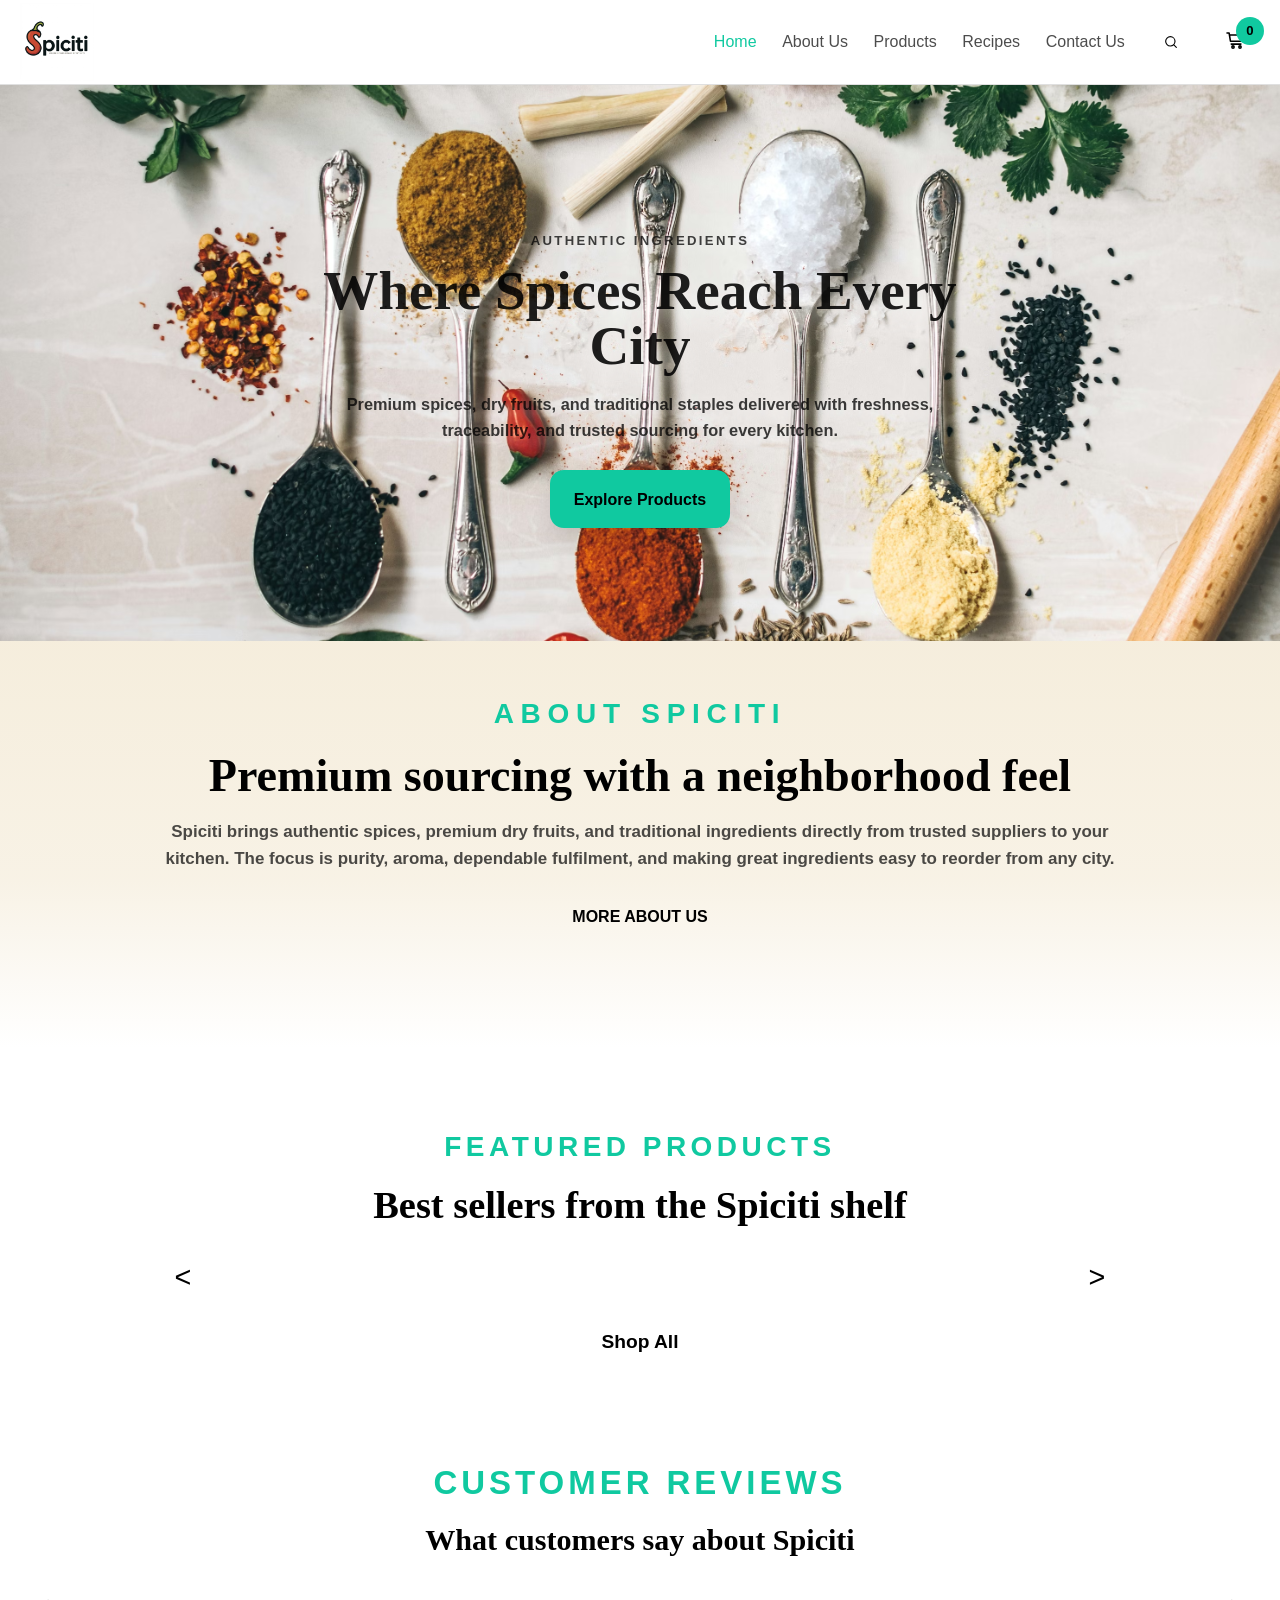
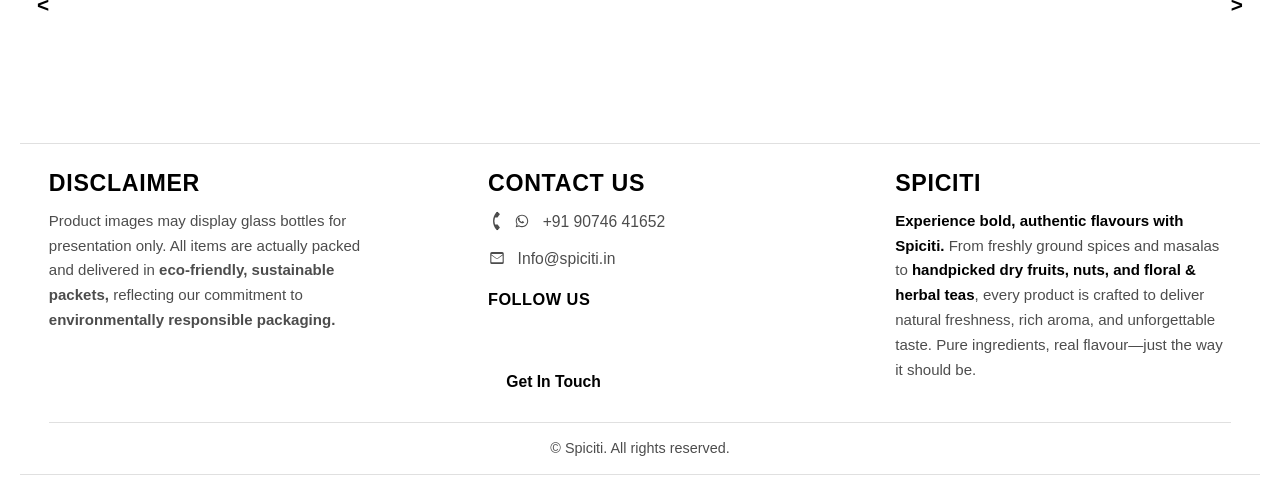
==== commit db00671f: "Add files via upload" ====
--- a/index.html
+++ b/index.html
@@ -1,7 +1,16 @@
 <!DOCTYPE html>
 <html lang="en">
 <head>
-<meta charset="UTF-8">
+  <!-- Google tag (gtag.js) -->
+  <script async src="https://www.googletagmanager.com/gtag/js?id=G-VBCV8SGRKP"></script>
+  <script>
+    window.dataLayer = window.dataLayer || [];
+    function gtag(){dataLayer.push(arguments);}
+    gtag('js', new Date());
+
+    gtag('config', 'G-VBCV8SGRKP');
+  </script>
+  <meta charset="UTF-8">
 <meta name="viewport" content="width=device-width, initial-scale=1.0">
 <meta name="description" content="Spiciti ecommerce storefront for spices, dry fruits, and millets.">
 <meta name="robots" content="index, follow">
--- a/style.css
+++ b/style.css
@@ -1007,6 +1007,10 @@
   text-transform: uppercase;
 }
 
+.product-badge:empty {
+  display: none;
+}
+
 .product-stock-badge {
   position: absolute;
   top: 1rem;
@@ -2202,10 +2206,6 @@
   margin-top: 0;
 }
 
-.compact-product-grid .product-card .product-badge {
-  display: none;
-}
-
 body.has-modal-open {
   overflow: hidden;
 }
@@ -2285,24 +2285,16 @@
   margin-right: 2rem;
 }
 
-.payment-modal-meta {
-  display: grid;
-  gap: 0.35rem;
-  margin-top: 0.8rem;
-}
-
 .payment-modal-qr-card {
-  margin-top: 1rem;
-}
-
-.payment-modal-status {
+  margin-top: 0;
+}
+
+.payment-modal-status-row {
   margin-top: 0.9rem;
-  font-weight: 700;
-  color: var(--text);
 }
 
 .payment-modal-countdown {
-  margin-top: 0.45rem;
+  margin-top: 0;
   color: var(--muted);
   font-size: 0.92rem;
 }
@@ -2812,7 +2804,7 @@
 .checkout-summary-card {
   border-radius: 28px;
   border: 1px solid var(--line);
-  background: rgba(239, 239, 239, 0.84);
+  background: rgba(255, 255, 255, 0.96);
   box-shadow: var(--shadow);
   padding: 1.5rem;
 }
@@ -2841,13 +2833,64 @@
   color: var(--black);
 }
 
+.checkout-payment-main {
+  display: grid;
+  gap: 1rem;
+  margin-top: 1.2rem;
+}
+
+.checkout-payment-copy {
+  display: grid;
+  gap: 0.8rem;
+}
+
+.checkout-payment-instruction {
+  font-size: 1rem;
+  font-weight: 700;
+  color: var(--text);
+}
+
+.checkout-manual-upi {
+  display: grid;
+  gap: 0.65rem;
+  padding: 1rem;
+  border-radius: 18px;
+  background: rgba(234, 217, 180, 0.18);
+  border: 1px solid rgba(0, 0, 0, 0.08);
+}
+
+.checkout-manual-upi-label {
+  font-size: 0.82rem;
+  font-weight: 700;
+  letter-spacing: 0.12em;
+  text-transform: uppercase;
+  color: var(--muted);
+}
+
+.checkout-manual-upi-row {
+  display: flex;
+  align-items: center;
+  justify-content: space-between;
+  gap: 0.9rem;
+  flex-wrap: wrap;
+}
+
+.checkout-manual-upi-row strong {
+  font-size: 1.05rem;
+  word-break: break-all;
+}
+
+.checkout-manual-note {
+  color: var(--muted);
+  font-size: 0.92rem;
+}
+
 .upi-qr-card {
   display: grid;
   place-items: center;
-  margin-top: 1.2rem;
   padding: 1.2rem;
   border-radius: 24px;
-  background: rgba(239, 239, 239, 0.92);
+  background: rgba(234, 217, 180, 0.18);
   border: 1px solid rgba(0, 0, 0, 0.1);
 }
 
@@ -2860,7 +2903,7 @@
 .payment-details {
   display: grid;
   gap: 0.75rem;
-  margin-top: 1rem;
+  margin-top: 0;
 }
 
 .payment-detail {
@@ -2874,6 +2917,16 @@
 
 .payment-detail span {
   color: var(--muted);
+}
+
+.checkout-payment-countdown {
+  color: var(--muted);
+  font-size: 0.94rem;
+}
+
+.checkout-payment-notice {
+  color: var(--text);
+  font-size: 0.94rem;
 }
 
 .checkout-actions-stack {
@@ -2901,6 +2954,25 @@
   font-family: Georgia, "Times New Roman", serif;
   font-size: 1.95rem;
   margin-bottom: 1rem;
+}
+
+@media (min-width: 900px) {
+  .checkout-payment-main,
+  .payment-modal-main {
+    grid-template-columns: minmax(220px, 250px) minmax(0, 1fr);
+    align-items: start;
+  }
+}
+
+@media (max-width: 640px) {
+  .checkout-manual-upi-row {
+    align-items: flex-start;
+    flex-direction: column;
+  }
+
+  .checkout-manual-upi-row .button {
+    width: 100%;
+  }
 }
 
 .checkout-summary-list {
